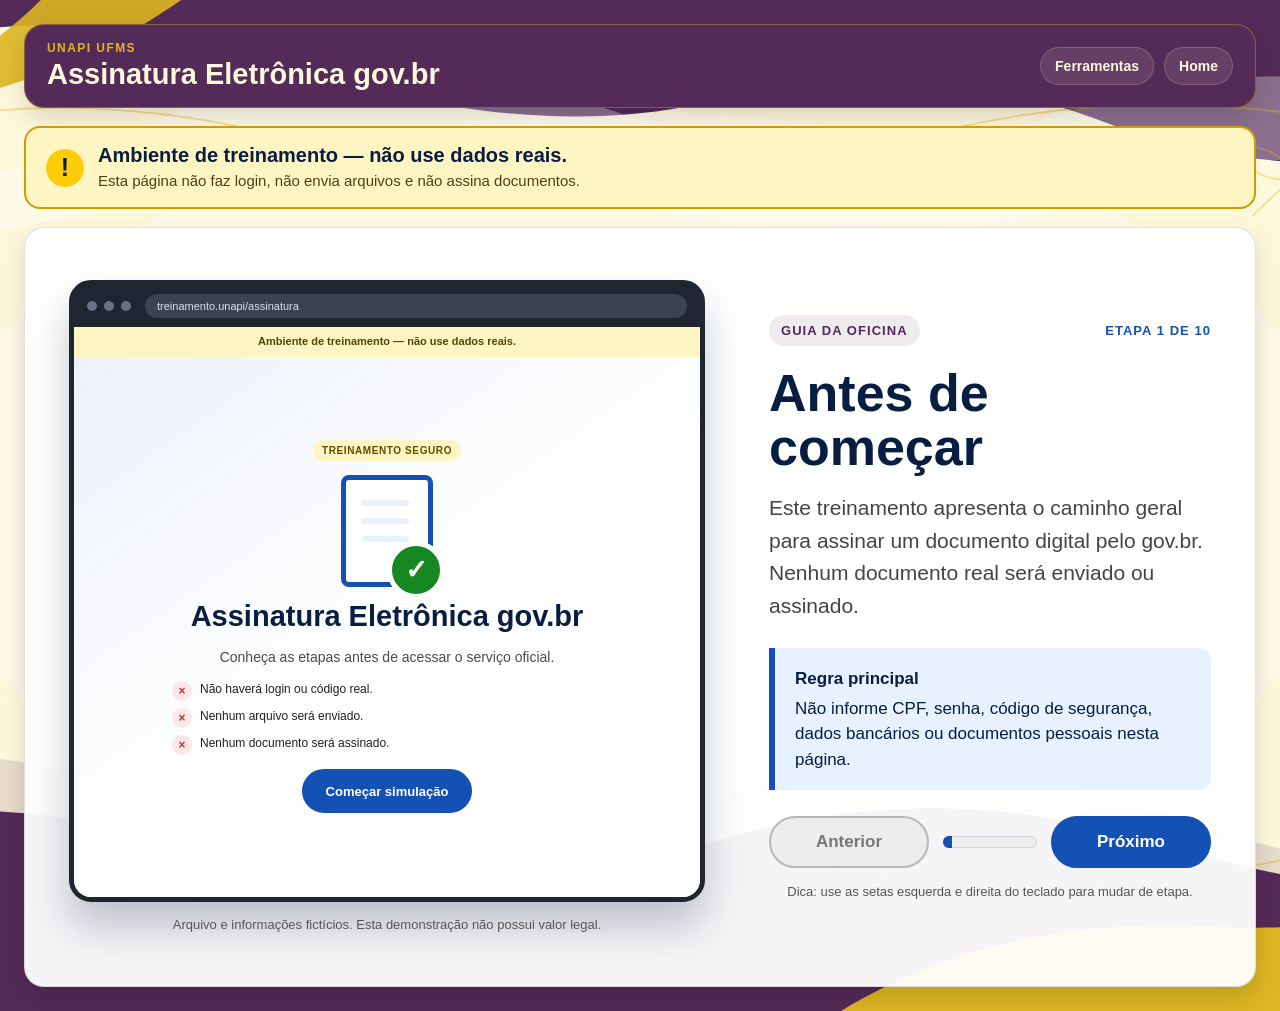
==== assinatura-eletronica/index.html @ 25e9cb33 "Adiciona treinamentos GOV.BR" ====
<!doctype html>
<html lang="pt-BR">
  <head>
    <meta charset="UTF-8" />
    <meta name="viewport" content="width=device-width, initial-scale=1.0" />
    <meta
      name="description"
      content="Simulação educativa da Assinatura Eletrônica gov.br para as oficinas de informática da UnAPI UFMS."
    />
    <title>Assinatura Eletrônica gov.br - Treinamento UnAPI</title>
    <link rel="stylesheet" href="../css/base.css" />
    <link rel="stylesheet" href="../css/assinatura-eletronica.css" />
  </head>
  <body class="signature-page">
    <a class="signature-skip-link" href="#simulador">Ir para a simulação</a>

    <main class="signature-shell">
      <header class="signature-topbar" aria-label="Cabeçalho do treinamento">
        <div class="signature-brand">
          <small>UNAPI UFMS</small>
          <strong>Assinatura Eletrônica gov.br</strong>
        </div>

        <nav class="signature-nav" aria-label="Navegação da página">
          <a href="../ferramentas/">Ferramentas</a>
          <a href="../">Home</a>
        </nav>
      </header>

      <aside class="signature-alert" role="note" aria-label="Aviso de segurança">
        <span class="signature-alert-mark" aria-hidden="true">!</span>
        <div>
          <strong>Ambiente de treinamento — não use dados reais.</strong>
          <p>Esta página não faz login, não envia arquivos e não assina documentos.</p>
        </div>
      </aside>

      <section id="simulador" class="signature-layout" aria-label="Simulador de assinatura eletrônica">
        <div class="signature-demo-column">
          <div class="signature-browser">
            <div class="browser-toolbar" aria-hidden="true">
              <span class="browser-dot"></span>
              <span class="browser-dot"></span>
              <span class="browser-dot"></span>
              <span class="browser-address">treinamento.unapi/assinatura</span>
            </div>
            <section
              id="signature-screen"
              class="signature-screen"
              aria-label="Tela simulada da assinatura eletrônica"
            ></section>
          </div>
          <p class="signature-caption">
            Arquivo e informações fictícios. Esta demonstração não possui valor legal.
          </p>
        </div>

        <aside class="signature-lesson" aria-labelledby="signature-step-title">
          <div class="signature-lesson-heading">
            <span class="signature-lesson-label">Guia da oficina</span>
            <span id="signature-step-counter" class="signature-step-counter" aria-live="polite"></span>
          </div>

          <h1 id="signature-step-title"></h1>
          <p id="signature-step-explanation" class="signature-step-explanation"></p>
          <div id="signature-step-tip" class="signature-step-tip"></div>

          <nav class="signature-controls" aria-label="Controles da simulação">
            <button type="button" id="signature-prev-step" class="signature-button secondary">
              Anterior
            </button>
            <div
              id="signature-progress"
              class="signature-progress"
              role="progressbar"
              aria-label="Progresso da simulação"
              aria-valuemin="1"
              aria-valuemax="10"
            ></div>
            <button type="button" id="signature-next-step" class="signature-button primary">
              Próximo
            </button>
          </nav>

          <p class="signature-keyboard-hint">
            Dica: use as setas esquerda e direita do teclado para mudar de etapa.
          </p>
        </aside>
      </section>
    </main>

    <script src="../js/assinatura-eletronica.js" defer></script>
  </body>
</html>
---- css/base.css ----
:root {
  --unapi-fundo: #fff8dc;
  --unapi-roxo: #542a58;
  --unapi-roxo-escuro: #3f1748;
  --unapi-roxo-livro: #7b2f88;
  --unapi-amarelo: #ddb622;
  --unapi-amarelo-hover: #e6c543;
  --unapi-card: #fff8dc;
  --unapi-texto-suave: rgba(84, 42, 88, 0.76);
  --unapi-sombra: 0 10px 26px rgba(0, 0, 0, 0.14);
  --unapi-borda: 20px;
  --unapi-fonte: "Segoe UI", Tahoma, Geneva, Verdana, sans-serif;
  --keyboard-scale: 1;
  --game-scale: 1;
}

* {
  box-sizing: border-box;
  margin: 0;
  padding: 0;
}

::selection {
  background: rgba(221, 182, 34, 0.55);
  color: var(--unapi-roxo-escuro);
}

::-moz-selection {
  background: rgba(221, 182, 34, 0.55);
  color: var(--unapi-roxo-escuro);
}

body {
  min-height: 100vh;
  background-color: var(--unapi-fundo);
  background-image: url("../img/background-unapi.svg");
  background-size: cover;
  background-position: center;
  background-repeat: no-repeat;
  color: var(--unapi-roxo);
  font-family: var(--unapi-fonte);
  overflow-x: hidden;
}

body.has-page-overlay::before {
  content: "";
  position: fixed;
  inset: 0;
  background: var(--page-overlay, rgba(255, 248, 220, 0.38));
  pointer-events: none;
  z-index: 0;
}

.portal-page,
.videos-page,
.keyboard-page {
  background-attachment: fixed;
}

.page-shell {
  position: relative;
  z-index: 1;
  width: min(100%, var(--shell-max-width, 1280px));
  min-height: 100vh;
  margin: 0 auto;
  padding: var(--shell-padding, 32px 20px);
  display: flex;
  flex-direction: column;
  gap: var(--shell-gap, 24px);
}

.topbar {
  width: 100%;
  display: flex;
  align-items: center;
  justify-content: space-between;
  gap: 18px;
  padding: 16px 22px;
  border-radius: var(--unapi-borda);
  background: rgba(84, 42, 88, 0.96);
  box-shadow: var(--unapi-sombra);
  border: 1px solid rgba(221, 182, 34, 0.35);
}

.brand {
  display: flex;
  flex-direction: column;
  gap: 3px;
}

.brand small {
  color: var(--unapi-amarelo);
  font-size: 12px;
  font-weight: 900;
  letter-spacing: 0.12em;
  text-transform: uppercase;
}

.brand strong {
  color: var(--unapi-fundo);
  font-size: clamp(20px, 2.8vw, 28px);
  line-height: 1.1;
}

.topnav {
  display: flex;
  align-items: center;
  gap: 10px;
  flex-wrap: wrap;
  justify-content: flex-end;
}

.topnav a {
  color: var(--unapi-fundo);
  text-decoration: none;
  font-size: 14px;
  font-weight: 800;
  padding: 9px 13px;
  border-radius: 999px;
  background: rgba(255, 248, 220, 0.1);
  border: 1px solid rgba(255, 248, 220, 0.16);
  transition: color 0.2s ease, background 0.2s ease, transform 0.2s ease;
}

.topnav a:hover {
  color: var(--unapi-roxo);
  background: var(--unapi-amarelo);
}

.topnav a:focus-visible,
.hub-card:focus-visible,
.tool-card:focus-visible,
.video-card:focus-visible,
.btn-home:focus-visible,
.btn-voltar-home:focus-visible,
button:focus-visible,
input:focus-visible {
  outline: 3px solid var(--unapi-amarelo);
  outline-offset: 4px;
}

.eyebrow,
.tag {
  display: inline-flex;
  width: fit-content;
  border-radius: 999px;
  font-size: 12px;
  font-weight: 900;
  text-transform: uppercase;
}

.eyebrow {
  padding: 8px 14px;
  background: rgba(221, 182, 34, 0.22);
  color: var(--unapi-roxo);
  letter-spacing: 0.1em;
  margin-bottom: 18px;
}

.tag {
  padding: 8px 12px;
  letter-spacing: 0.08em;
}

.btn-visual {
  position: relative;
  z-index: 1;
  display: inline-flex;
  width: fit-content;
  align-items: center;
  justify-content: center;
  background-color: var(--unapi-amarelo);
  color: var(--unapi-roxo);
  padding: 13px 22px;
  border-radius: 12px;
  font-weight: 900;
  font-size: 14px;
  text-transform: uppercase;
  letter-spacing: 0.06em;
  box-shadow: 0 7px 16px rgba(84, 42, 88, 0.15);
  transition: background-color 0.2s ease, transform 0.2s ease;
}

.institutional-footer {
  width: 100%;
  padding: 18px 22px;
  border-radius: var(--unapi-borda);
  background: rgba(255, 248, 220, 0.94);
  border: 1px solid rgba(84, 42, 88, 0.16);
  box-shadow: var(--unapi-sombra);
  display: flex;
  flex-direction: column;
  align-items: center;
  gap: 12px;
}

.logos-footer {
  width: 100%;
  display: flex;
  align-items: center;
  justify-content: center;
  gap: clamp(14px, 2.3vw, 28px);
  flex-wrap: wrap;
}

.logos-footer img {
  max-height: 44px;
  max-width: 150px;
  width: auto;
  object-fit: contain;
  filter: drop-shadow(0 2px 3px rgba(0, 0, 0, 0.08));
}

.logos-footer img.logo-gov {
  max-height: 38px;
  max-width: 170px;
}

.logos-footer img.logo-unapi,
.logos-footer img.logo-pet-computacao {
  max-height: 50px;
}

.footer-note {
  color: var(--unapi-texto-suave);
  font-size: 14px;
  text-align: center;
}

.tool-page {
  display: flex;
  flex-direction: column;
  justify-content: center;
  align-items: center;
  padding: 20px;
  overflow-y: auto;
}

.btn-voltar-home {
  position: fixed;
  top: 18px;
  left: 18px;
  z-index: 999;
  display: inline-flex;
  align-items: center;
  justify-content: center;
  gap: 8px;
  padding: 10px 16px;
  border-radius: 12px;
  background: var(--unapi-roxo);
  color: var(--unapi-fundo);
  text-decoration: none;
  font-family: var(--unapi-fonte);
  font-size: 15px;
  font-weight: 800;
  box-shadow: var(--unapi-sombra);
  border: 1px solid rgba(221, 182, 34, 0.45);
  transition: transform 0.2s ease, background-color 0.2s ease, color 0.2s ease;
}

.btn-voltar-home:hover {
  background: #6b3b6f;
  color: var(--unapi-amarelo);
  transform: translateY(-2px);
}

.tool-page .logos-footer {
  width: min(100%, 1100px);
  gap: clamp(14px, 2vw, 28px);
  padding: 12px 18px;
  margin-top: 12px;
  background: rgba(255, 248, 220, 0.86);
  border: 1px solid rgba(84, 42, 88, 0.16);
  border-radius: 16px;
  box-shadow: 0 6px 18px rgba(0, 0, 0, 0.08);
  z-index: 60;
  position: relative;
}

.tool-page .logos-footer img {
  max-height: clamp(28px, 4vh, 44px);
}

@media (max-width: 900px) {
  .topbar {
    align-items: flex-start;
    flex-direction: column;
  }

  .topnav {
    justify-content: flex-start;
  }
}

@media (max-width: 720px) {
  .portal-page,
  .videos-page,
  .keyboard-page {
    background-attachment: scroll;
  }

  .institutional-footer {
    padding: 16px 14px;
    gap: 10px;
  }

  .logos-footer {
    gap: 12px 16px;
  }

  .logos-footer img {
    max-height: 34px;
    max-width: 118px;
  }

  .logos-footer img.logo-gov {
    max-height: 30px;
  }

  .btn-voltar-home {
    top: 10px;
    left: 10px;
    padding: 8px 12px;
    font-size: 13px;
  }
}
---- css/assinatura-eletronica.css ----
.signature-page {
  --sign-blue: #1351b4;
  --sign-blue-dark: #071d41;
  --sign-blue-soft: #e8f1ff;
  --sign-yellow: #ffcd07;
  --sign-yellow-soft: #fff5c2;
  --sign-green: #168821;
  --sign-green-soft: #e7f4e4;
  --sign-red: #b73535;
  --sign-gray-5: #f7f7f7;
  --sign-gray-10: #ededed;
  --sign-gray-20: #d9d9d9;
  --sign-gray-40: #999999;
  --sign-gray-60: #555555;
  --sign-text: #202020;
  min-height: 100vh;
  background-color: var(--unapi-fundo);
  color: var(--sign-text);
  font-family: Arial, "Segoe UI", sans-serif;
}

.signature-page button,
.signature-page a {
  font-family: inherit;
}

.signature-skip-link {
  position: absolute;
  top: -100px;
  left: 50%;
  z-index: 1000;
  padding: 10px 16px;
  border-radius: 8px;
  background: var(--sign-blue-dark);
  color: #ffffff;
  font-weight: 800;
  text-decoration: none;
  transform: translateX(-50%);
  transition: top 0.2s ease;
}

.signature-skip-link:focus {
  top: 8px;
}

.signature-shell {
  width: min(100%, 1380px);
  min-height: 100vh;
  margin: 0 auto;
  padding: 24px;
}

.signature-topbar {
  display: flex;
  align-items: center;
  justify-content: space-between;
  gap: 20px;
  padding: 16px 22px;
  border: 1px solid rgba(221, 182, 34, 0.38);
  border-radius: var(--unapi-borda);
  background: var(--unapi-roxo);
  box-shadow: var(--unapi-sombra);
}

.signature-brand {
  display: flex;
  flex-direction: column;
  gap: 3px;
}

.signature-brand small {
  color: var(--unapi-amarelo);
  font-size: 12px;
  font-weight: 900;
  letter-spacing: 0.12em;
  text-transform: uppercase;
}

.signature-brand strong {
  color: var(--unapi-fundo);
  font-size: clamp(21px, 3vw, 29px);
}

.signature-nav {
  display: flex;
  gap: 10px;
  flex-wrap: wrap;
}

.signature-nav a {
  padding: 10px 14px;
  border: 1px solid rgba(255, 248, 220, 0.18);
  border-radius: 999px;
  background: rgba(255, 248, 220, 0.1);
  color: var(--unapi-fundo);
  font-size: 14px;
  font-weight: 800;
  text-decoration: none;
  transition: background-color 0.2s ease, color 0.2s ease;
}

.signature-nav a:hover {
  background: var(--unapi-amarelo);
  color: var(--unapi-roxo);
}

.signature-alert {
  display: flex;
  align-items: center;
  gap: 14px;
  margin: 18px 0;
  padding: 16px 20px;
  border: 2px solid #d29b00;
  border-radius: 16px;
  background: var(--sign-yellow-soft);
  color: var(--sign-blue-dark);
}

.signature-alert-mark {
  flex: 0 0 auto;
  display: grid;
  place-items: center;
  width: 38px;
  height: 38px;
  border-radius: 50%;
  background: var(--sign-yellow);
  font-size: 25px;
  font-weight: 900;
}

.signature-alert strong {
  display: block;
  margin-bottom: 3px;
  font-size: clamp(17px, 2vw, 20px);
}

.signature-alert p {
  color: #4d420e;
  font-size: 15px;
  line-height: 1.4;
}

.signature-layout {
  display: grid;
  grid-template-columns: minmax(500px, 1.18fr) minmax(360px, 0.82fr);
  align-items: center;
  gap: clamp(30px, 5vw, 68px);
  min-height: 760px;
  padding: clamp(22px, 4vw, 44px);
  border: 1px solid rgba(84, 42, 88, 0.16);
  border-radius: var(--unapi-borda);
  background: rgba(255, 255, 255, 0.95);
  box-shadow: var(--unapi-sombra);
}

.signature-demo-column {
  display: grid;
  justify-items: center;
  gap: 14px;
}

.signature-browser {
  width: 100%;
  min-height: 620px;
  border: 5px solid #202631;
  border-radius: 22px;
  background: #202631;
  box-shadow: 0 24px 42px rgba(7, 29, 65, 0.24);
  overflow: hidden;
}

.browser-toolbar {
  height: 42px;
  display: flex;
  align-items: center;
  gap: 7px;
  padding: 0 13px;
  background: #202631;
}

.browser-dot {
  width: 10px;
  height: 10px;
  border-radius: 50%;
  background: #687283;
}

.browser-address {
  flex: 1;
  min-width: 0;
  margin-left: 7px;
  padding: 6px 12px;
  border-radius: 999px;
  background: #3b4350;
  color: #dbe3ee;
  font-size: 11px;
  overflow: hidden;
  text-overflow: ellipsis;
  white-space: nowrap;
}

.signature-screen {
  height: 570px;
  background: #ffffff;
  overflow: hidden;
}

.signature-caption {
  max-width: 620px;
  color: var(--sign-gray-60);
  font-size: 13px;
  line-height: 1.4;
  text-align: center;
}

.signature-lesson {
  align-self: center;
}

.signature-lesson-heading {
  display: flex;
  align-items: center;
  justify-content: space-between;
  gap: 16px;
  margin-bottom: 20px;
}

.signature-lesson-label,
.signature-step-counter {
  font-size: 13px;
  font-weight: 900;
  letter-spacing: 0.08em;
  text-transform: uppercase;
}

.signature-lesson-label {
  padding: 8px 12px;
  border-radius: 999px;
  background: rgba(84, 42, 88, 0.09);
  color: var(--unapi-roxo);
}

.signature-step-counter {
  color: var(--sign-blue);
}

.signature-lesson h1 {
  max-width: 600px;
  margin-bottom: 18px;
  color: var(--sign-blue-dark);
  font-size: clamp(32px, 4.3vw, 52px);
  line-height: 1.04;
}

.signature-lesson h1:focus {
  outline: none;
}

.signature-step-explanation {
  max-width: 610px;
  color: #444444;
  font-size: clamp(18px, 2vw, 21px);
  line-height: 1.55;
}

.signature-step-tip {
  min-height: 94px;
  margin: 26px 0;
  padding: 18px 20px;
  border-left: 6px solid var(--sign-blue);
  border-radius: 0 12px 12px 0;
  background: var(--sign-blue-soft);
  color: var(--sign-blue-dark);
  font-size: 17px;
  line-height: 1.5;
}

.signature-step-tip strong {
  display: block;
  margin-bottom: 4px;
}

.signature-controls {
  display: grid;
  grid-template-columns: minmax(120px, 160px) 1fr minmax(120px, 160px);
  align-items: center;
  gap: 14px;
}

.signature-button {
  min-height: 52px;
  padding: 0 20px;
  border: 2px solid var(--sign-blue);
  border-radius: 999px;
  font-size: 17px;
  font-weight: 800;
  cursor: pointer;
  transition: background-color 0.2s ease, color 0.2s ease, transform 0.2s ease;
}

.signature-button:hover:not(:disabled) {
  transform: translateY(-2px);
}

.signature-button.primary {
  background: var(--sign-blue);
  color: #ffffff;
}

.signature-button.primary:hover {
  background: var(--sign-blue-dark);
}

.signature-button.secondary {
  background: #ffffff;
  color: var(--sign-blue);
}

.signature-button.secondary:hover:not(:disabled) {
  background: var(--sign-blue-soft);
}

.signature-button:disabled {
  border-color: #b8b8b8;
  background: var(--sign-gray-10);
  color: #777777;
  cursor: not-allowed;
}

.signature-progress {
  height: 12px;
  border-radius: 999px;
  background:
    linear-gradient(
      to right,
      var(--sign-blue) 0,
      var(--sign-blue) var(--progress, 10%),
      var(--sign-gray-10) var(--progress, 10%),
      var(--sign-gray-10) 100%
    );
  box-shadow: inset 0 0 0 1px rgba(7, 29, 65, 0.12);
}

.signature-keyboard-hint {
  margin-top: 16px;
  color: var(--sign-gray-60);
  font-size: 13px;
  text-align: center;
}

.signature-page a:focus-visible,
.signature-page button:focus-visible {
  outline: 4px solid var(--unapi-amarelo);
  outline-offset: 4px;
}

/* Estrutura interna do mockup */
.sign-view {
  position: relative;
  height: 100%;
  display: flex;
  flex-direction: column;
  background: var(--sign-gray-5);
  color: var(--sign-text);
}

.sign-training-bar {
  flex: 0 0 auto;
  padding: 8px 12px;
  background: var(--sign-yellow-soft);
  color: #544600;
  font-size: 11px;
  font-weight: 800;
  line-height: 1.25;
  text-align: center;
}

.sign-header {
  flex: 0 0 auto;
  min-height: 58px;
  display: flex;
  align-items: center;
  justify-content: space-between;
  gap: 12px;
  padding: 12px 18px;
  border-bottom: 1px solid #dddddd;
  background: #ffffff;
}

.sign-logo {
  display: inline-flex;
  align-items: baseline;
  font-size: 25px;
  font-weight: 900;
  letter-spacing: -0.06em;
}

.sign-logo .blue {
  color: #1351b4;
}

.sign-logo .yellow {
  color: #e8b800;
}

.sign-logo .green {
  color: #168821;
}

.sign-chip {
  display: inline-flex;
  width: fit-content;
  padding: 5px 9px;
  border-radius: 999px;
  background: var(--sign-yellow-soft);
  color: #5d4c00;
  font-size: 10px;
  font-weight: 900;
  letter-spacing: 0.06em;
  text-transform: uppercase;
}

.sign-content {
  flex: 1 1 auto;
  min-height: 0;
  padding: 20px;
  overflow: auto;
}

.sign-action {
  min-height: 44px;
  padding: 0 22px;
  border: 2px solid var(--sign-blue);
  border-radius: 999px;
  background: var(--sign-blue);
  color: #ffffff;
  font-size: 13px;
  font-weight: 900;
  cursor: pointer;
}

.sign-action.outline {
  background: #ffffff;
  color: var(--sign-blue);
}

.sign-action.success {
  border-color: var(--sign-green);
  background: var(--sign-green);
}

.sign-action:focus-visible {
  outline-offset: 2px;
}

.sign-stepper {
  flex: 0 0 auto;
  display: grid;
  grid-template-columns: repeat(3, 1fr);
  padding: 14px 18px 12px;
  border-bottom: 1px solid var(--sign-gray-20);
  background: #ffffff;
}

.sign-stepper-item {
  position: relative;
  display: grid;
  justify-items: center;
  gap: 5px;
  color: #999999;
  font-size: 10px;
  text-align: center;
}

.sign-stepper-item:not(:last-child)::after {
  content: "";
  position: absolute;
  top: 12px;
  left: 58%;
  width: 84%;
  height: 2px;
  background: #dddddd;
}

.sign-stepper-item strong {
  position: relative;
  z-index: 1;
  display: grid;
  place-items: center;
  width: 25px;
  height: 25px;
  border: 2px solid #cccccc;
  border-radius: 50%;
  background: #ffffff;
  font-size: 11px;
}

.sign-stepper-item.active {
  color: var(--sign-blue-dark);
  font-weight: 800;
}

.sign-stepper-item.active strong,
.sign-stepper-item.done strong {
  border-color: var(--sign-blue-dark);
  background: var(--sign-blue-dark);
  color: #ffffff;
}

.sign-stepper-item.done::after {
  background: var(--sign-blue);
}

/* Tela 0 */
.sign-welcome {
  background:
    linear-gradient(145deg, rgba(19, 81, 180, 0.08), transparent 55%),
    #ffffff;
}

.sign-welcome-content {
  flex: 1 1 auto;
  display: grid;
  align-content: center;
  justify-items: center;
  gap: 14px;
  padding: 30px;
  text-align: center;
}

.sign-document-mark {
  position: relative;
  width: 92px;
  height: 112px;
  border: 5px solid var(--sign-blue);
  border-radius: 8px;
  background: #ffffff;
}

.sign-document-mark::before {
  content: "";
  position: absolute;
  top: 20px;
  left: 15px;
  width: 48px;
  height: 6px;
  border-radius: 999px;
  background: var(--sign-blue-soft);
  box-shadow: 0 18px 0 var(--sign-blue-soft), 0 36px 0 var(--sign-blue-soft);
}

.sign-document-mark::after {
  content: "✓";
  position: absolute;
  right: -17px;
  bottom: -17px;
  display: grid;
  place-items: center;
  width: 48px;
  height: 48px;
  border: 5px solid #ffffff;
  border-radius: 50%;
  background: var(--sign-green);
  color: #ffffff;
  font-size: 27px;
  font-weight: 900;
}

.sign-welcome h2 {
  color: var(--sign-blue-dark);
  font-size: 29px;
  line-height: 1.08;
}

.sign-welcome p {
  max-width: 420px;
  color: #4b4b4b;
  font-size: 14px;
  line-height: 1.45;
}

.sign-warning-list {
  width: min(100%, 430px);
  display: grid;
  gap: 7px;
  text-align: left;
  list-style: none;
}

.sign-warning-list li {
  display: flex;
  align-items: flex-start;
  gap: 8px;
  font-size: 12px;
  line-height: 1.35;
}

.sign-warning-list li::before {
  content: "×";
  flex: 0 0 auto;
  display: grid;
  place-items: center;
  width: 20px;
  height: 20px;
  border-radius: 50%;
  background: #fbe7e7;
  color: var(--sign-red);
  font-weight: 900;
}

/* Tela 1 */
.level-stage {
  display: grid;
  place-items: center;
  padding: 18px;
  background: #e8edf4;
}

.level-phone {
  width: min(100%, 310px);
  height: 100%;
  display: flex;
  flex-direction: column;
  border: 4px solid #202631;
  border-radius: 28px;
  background: #ffffff;
  overflow: hidden;
  box-shadow: 0 14px 28px rgba(7, 29, 65, 0.2);
}

.level-phone-header {
  padding: 12px 16px;
  border-bottom: 1px solid #dddddd;
  background: #ffffff;
}

.level-phone-title {
  padding: 14px 16px;
  background: var(--sign-blue-dark);
  color: #ffffff;
  font-size: 15px;
}

.level-phone-content {
  flex: 1;
  padding: 18px;
}

.level-phone-content h2 {
  margin-bottom: 7px;
  color: var(--sign-blue-dark);
  font-size: 19px;
}

.level-phone-content > p {
  margin-bottom: 14px;
  color: #555555;
  font-size: 12px;
  line-height: 1.4;
}

.level-card {
  display: grid;
  grid-template-columns: 52px 1fr;
  gap: 12px;
  margin-bottom: 10px;
  padding: 13px;
  border: 1px solid #dddddd;
  border-radius: 10px;
  background: #ffffff;
}

.level-medal {
  display: grid;
  place-items: center;
  width: 52px;
  height: 52px;
  border-radius: 50%;
  font-size: 23px;
  font-weight: 900;
}

.level-card.bronze .level-medal {
  background: #f0e1d3;
  color: #8b5228;
}

.level-card.allowed {
  border-color: #d4b000;
  background: #fffbdf;
}

.level-card.allowed .level-medal {
  background: var(--sign-yellow);
  color: #5b4b00;
}

.level-card h3 {
  margin-bottom: 3px;
  font-size: 14px;
}

.level-card p {
  color: #555555;
  font-size: 11px;
  line-height: 1.35;
}

.level-phone .sign-action {
  width: 100%;
  margin-top: 6px;
}

/* Tela 2 */
.portal-entry {
  background:
    linear-gradient(120deg, #eef5ff, #ffffff 58%),
    #ffffff;
}

.portal-entry .sign-content {
  display: grid;
  align-content: center;
  justify-items: center;
  text-align: center;
}

.portal-lock {
  display: grid;
  place-items: center;
  width: 82px;
  height: 82px;
  margin-bottom: 18px;
  border-radius: 50%;
  background: var(--sign-blue-soft);
  color: var(--sign-blue);
  font-size: 38px;
  font-weight: 900;
}

.portal-entry h2 {
  margin-bottom: 7px;
  color: var(--sign-blue-dark);
  font-size: 27px;
}

.portal-entry p {
  max-width: 430px;
  margin-bottom: 20px;
  color: #555555;
  font-size: 14px;
  line-height: 1.45;
}

/* Telas 3 e 4 */
.document-page-title {
  margin-bottom: 14px;
  color: var(--sign-blue-dark);
  font-size: 23px;
}

.upload-box {
  min-height: 270px;
  display: grid;
  place-items: center;
  align-content: center;
  gap: 12px;
  padding: 24px;
  border: 3px dashed #9cbce8;
  border-radius: 14px;
  background: #ffffff;
  text-align: center;
}

.upload-icon {
  display: grid;
  place-items: center;
  width: 76px;
  height: 76px;
  border-radius: 18px;
  background: var(--sign-blue-soft);
  color: var(--sign-blue);
  font-size: 35px;
  font-weight: 900;
}

.upload-box h3 {
  color: var(--sign-blue-dark);
  font-size: 18px;
}

.upload-box p {
  color: #666666;
  font-size: 12px;
}

.fake-file-card {
  display: grid;
  grid-template-columns: 58px 1fr auto;
  align-items: center;
  gap: 15px;
  padding: 18px;
  border: 1px solid #c8d8ed;
  border-radius: 14px;
  background: #ffffff;
  box-shadow: 0 5px 14px rgba(7, 29, 65, 0.08);
}

.fake-file-icon {
  display: grid;
  place-items: center;
  width: 58px;
  height: 68px;
  border-radius: 7px;
  background: #e8f1ff;
  color: var(--sign-blue);
  font-size: 16px;
  font-weight: 900;
}

.fake-file-card h3 {
  margin-bottom: 5px;
  color: var(--sign-blue-dark);
  font-size: 16px;
  overflow-wrap: anywhere;
}

.fake-file-card p {
  color: var(--sign-green);
  font-size: 12px;
  font-weight: 800;
}

.fake-file-check {
  display: grid;
  place-items: center;
  width: 38px;
  height: 38px;
  border-radius: 50%;
  background: var(--sign-green-soft);
  color: var(--sign-green);
  font-size: 22px;
  font-weight: 900;
}

.file-confirm-actions {
  display: flex;
  justify-content: flex-end;
  margin-top: 18px;
}

/* Telas 5 e 8 */
.document-viewer {
  flex: 1 1 auto;
  min-height: 0;
  display: flex;
  flex-direction: column;
  background: #30343a;
}

.viewer-toolbar {
  flex: 0 0 auto;
  min-height: 38px;
  display: flex;
  align-items: center;
  justify-content: space-between;
  padding: 0 14px;
  background: #20242a;
  color: #eeeeee;
  font-size: 11px;
}

.viewer-body {
  flex: 1 1 auto;
  min-height: 0;
  display: grid;
  place-items: center;
  padding: 16px;
  overflow: auto;
}

.training-document {
  position: relative;
  width: min(72%, 390px);
  aspect-ratio: 0.72;
  padding: 26px 28px;
  background: #ffffff;
  color: #333333;
  box-shadow: 0 8px 24px rgba(0, 0, 0, 0.3);
}

.training-document h3 {
  margin-bottom: 7px;
  color: var(--sign-blue-dark);
  font-size: 17px;
  text-align: center;
}

.no-legal-value {
  margin-bottom: 22px;
  color: var(--sign-red);
  font-size: 11px;
  font-weight: 900;
  text-align: center;
  text-transform: uppercase;
}

.document-lines {
  height: 52%;
  background:
    repeating-linear-gradient(
      to bottom,
      #e5e8ec 0,
      #e5e8ec 3px,
      transparent 3px,
      transparent 18px
    );
}

.document-note {
  position: absolute;
  left: 28px;
  right: 28px;
  bottom: 24px;
  padding-top: 12px;
  border-top: 1px solid #cccccc;
  color: #777777;
  font-size: 9px;
  text-align: center;
}

.signature-position {
  position: absolute;
  width: 142px;
  min-height: 58px;
  display: grid;
  place-items: center;
  padding: 6px;
  border: 2px dashed #e67e22;
  background: #fff9eb;
  color: #7a4308;
  font-size: 10px;
  font-weight: 800;
  line-height: 1.25;
  text-align: center;
  cursor: pointer;
}

.signature-position.top {
  top: 32%;
  right: 9%;
}

.signature-position.middle {
  top: 54%;
  left: 10%;
}

.signature-position.bottom {
  right: 10%;
  bottom: 13%;
}

.signature-position:not(.selected) {
  width: 34px;
  height: 34px;
  min-height: 34px;
  padding: 0;
  border-radius: 50%;
  color: transparent;
  opacity: 0.7;
  overflow: hidden;
}

.signature-position:not(.selected)::after {
  content: "+";
  color: #7a4308;
  font-size: 19px;
}

.signature-position.selected {
  box-shadow: 0 0 0 4px rgba(255, 205, 7, 0.34);
}

.viewer-actions {
  flex: 0 0 auto;
  display: flex;
  justify-content: space-between;
  gap: 12px;
  padding: 12px 16px;
  background: #ffffff;
}

.signed-stamp {
  position: absolute;
  right: 10%;
  bottom: 13%;
  width: 154px;
  padding: 8px;
  border-top: 2px solid var(--sign-blue);
  border-bottom: 1px solid #777777;
  background: #ffffff;
  color: var(--sign-blue-dark);
  font-size: 9px;
  line-height: 1.3;
  text-align: center;
}

.signed-stamp strong {
  display: block;
  color: var(--sign-blue);
  font-size: 13px;
}

.download-notice {
  display: none;
  padding: 10px 14px;
  background: var(--sign-green-soft);
  color: #0e5b17;
  font-size: 12px;
  font-weight: 800;
  line-height: 1.35;
  text-align: center;
}

.download-notice.visible {
  display: block;
}

/* Tela 6 */
.provider-stage {
  position: relative;
}

.provider-stage::after {
  content: "";
  position: absolute;
  inset: 0;
  z-index: 2;
  background: rgba(0, 0, 0, 0.58);
}

.provider-modal {
  position: absolute;
  top: 50%;
  left: 50%;
  z-index: 3;
  width: min(86%, 480px);
  padding: 22px;
  border-radius: 12px;
  background: #ffffff;
  transform: translate(-50%, -50%);
  box-shadow: 0 18px 44px rgba(0, 0, 0, 0.35);
}

.provider-modal-header {
  display: flex;
  align-items: center;
  gap: 13px;
  padding-bottom: 14px;
  border-bottom: 1px solid #dddddd;
}

.provider-modal-header h2 {
  color: var(--sign-blue-dark);
  font-size: 20px;
}

.provider-modal > p {
  margin: 18px 0 12px;
  color: #555555;
  font-size: 13px;
}

.provider-option {
  width: 100%;
  display: grid;
  grid-template-columns: 58px 1fr auto;
  align-items: center;
  gap: 12px;
  padding: 15px;
  border: 2px solid #c7d8ee;
  border-radius: 10px;
  background: #ffffff;
  color: var(--sign-text);
  text-align: left;
  cursor: pointer;
}

.provider-option:hover {
  border-color: var(--sign-blue);
  background: var(--sign-blue-soft);
}

.provider-option h3 {
  margin-bottom: 3px;
  color: var(--sign-blue-dark);
  font-size: 15px;
}

.provider-option p {
  color: #666666;
  font-size: 11px;
  line-height: 1.35;
}

.provider-arrow {
  color: var(--sign-blue);
  font-size: 24px;
}

/* Tela 7 */
.code-stage .sign-content {
  display: grid;
  align-content: center;
  justify-items: center;
}

.code-card {
  width: min(100%, 460px);
  padding: 24px;
  border: 1px solid #c8d8ed;
  border-radius: 14px;
  background: #ffffff;
  box-shadow: 0 8px 20px rgba(7, 29, 65, 0.09);
}

.code-card h2 {
  margin-bottom: 8px;
  color: var(--sign-blue-dark);
  font-size: 22px;
}

.code-card > p {
  margin-bottom: 16px;
  color: #555555;
  font-size: 13px;
  line-height: 1.45;
}

.fake-code-label {
  display: block;
  margin-bottom: 6px;
  color: #333333;
  font-size: 12px;
  font-weight: 800;
}

.fake-code {
  padding: 13px;
  border: 2px solid var(--sign-blue);
  border-radius: 8px;
  background: var(--sign-yellow-soft);
  color: var(--sign-blue-dark);
  font-family: "Courier New", monospace;
  font-size: 26px;
  font-weight: 900;
  letter-spacing: 0.28em;
  text-align: center;
}

.code-alert {
  margin: 14px 0;
  padding: 12px;
  border-left: 5px solid var(--sign-yellow);
  background: #fff9df;
  color: #554800;
  font-size: 12px;
  line-height: 1.4;
}

.code-card .sign-action {
  width: 100%;
}

/* Tela 9 */
.security-stage {
  background:
    linear-gradient(145deg, rgba(19, 81, 180, 0.08), transparent 55%),
    #ffffff;
}

.security-stage .sign-content {
  display: grid;
  align-content: center;
}

.security-stage h2 {
  margin: 13px 0 7px;
  color: var(--sign-blue-dark);
  font-size: 27px;
}

.security-stage > .sign-content > p {
  margin-bottom: 16px;
  color: #555555;
  font-size: 13px;
}

.signature-security-list {
  display: grid;
  gap: 9px;
  margin-bottom: 17px;
  list-style: none;
}

.signature-security-list li {
  display: grid;
  grid-template-columns: 29px 1fr;
  align-items: center;
  gap: 10px;
  font-size: 12px;
  line-height: 1.35;
}

.signature-security-list li::before {
  content: "✓";
  display: grid;
  place-items: center;
  width: 29px;
  height: 29px;
  border-radius: 50%;
  background: var(--sign-green-soft);
  color: var(--sign-green);
  font-weight: 900;
}

.signature-owner-reminder {
  margin-bottom: 17px;
  padding: 13px;
  border-radius: 10px;
  background: var(--sign-blue-soft);
  color: var(--sign-blue-dark);
  font-size: 13px;
  font-weight: 800;
  line-height: 1.4;
}

@media (max-width: 1050px) {
  .signature-layout {
    grid-template-columns: 1fr;
  }

  .signature-demo-column,
  .signature-lesson {
    width: min(100%, 760px);
    margin: 0 auto;
  }
}

@media (max-width: 650px) {
  .signature-shell {
    padding: 12px;
  }

  .signature-topbar {
    align-items: flex-start;
    flex-direction: column;
    padding: 16px;
    border-radius: 16px;
  }

  .signature-alert {
    align-items: flex-start;
    padding: 14px;
  }

  .signature-layout {
    gap: 28px;
    min-height: 0;
    padding: 16px 12px 24px;
    border-radius: 16px;
  }

  .signature-browser {
    min-height: 530px;
    border-width: 4px;
    border-radius: 18px;
  }

  .signature-screen {
    height: 490px;
  }

  .browser-toolbar {
    height: 36px;
  }

  .signature-lesson-heading {
    align-items: flex-start;
    flex-direction: column;
    gap: 10px;
  }

  .signature-lesson h1 {
    font-size: clamp(30px, 10vw, 42px);
  }

  .signature-controls {
    grid-template-columns: 1fr 1fr;
  }

  .signature-progress {
    grid-column: 1 / -1;
    grid-row: 1;
  }

  .signature-button {
    grid-row: 2;
    min-height: 54px;
    padding-inline: 14px;
  }

  .signature-keyboard-hint {
    display: none;
  }

  .sign-content {
    padding: 14px;
  }

  .training-document {
    width: min(88%, 340px);
    padding: 20px;
  }

  .signature-position {
    width: 116px;
    font-size: 9px;
  }

  .viewer-actions {
    align-items: stretch;
    flex-direction: column;
  }

  .viewer-actions .sign-action {
    width: 100%;
  }

  .provider-modal {
    width: 92%;
    padding: 16px;
  }

  .provider-option {
    grid-template-columns: 48px 1fr;
  }

  .provider-arrow {
    display: none;
  }

  .fake-file-card {
    grid-template-columns: 50px 1fr;
  }

  .fake-file-check {
    display: none;
  }
}

@media (prefers-reduced-motion: reduce) {
  *,
  *::before,
  *::after {
    scroll-behavior: auto !important;
    animation-duration: 0.01ms !important;
    animation-iteration-count: 1 !important;
    transition-duration: 0.01ms !important;
  }
}
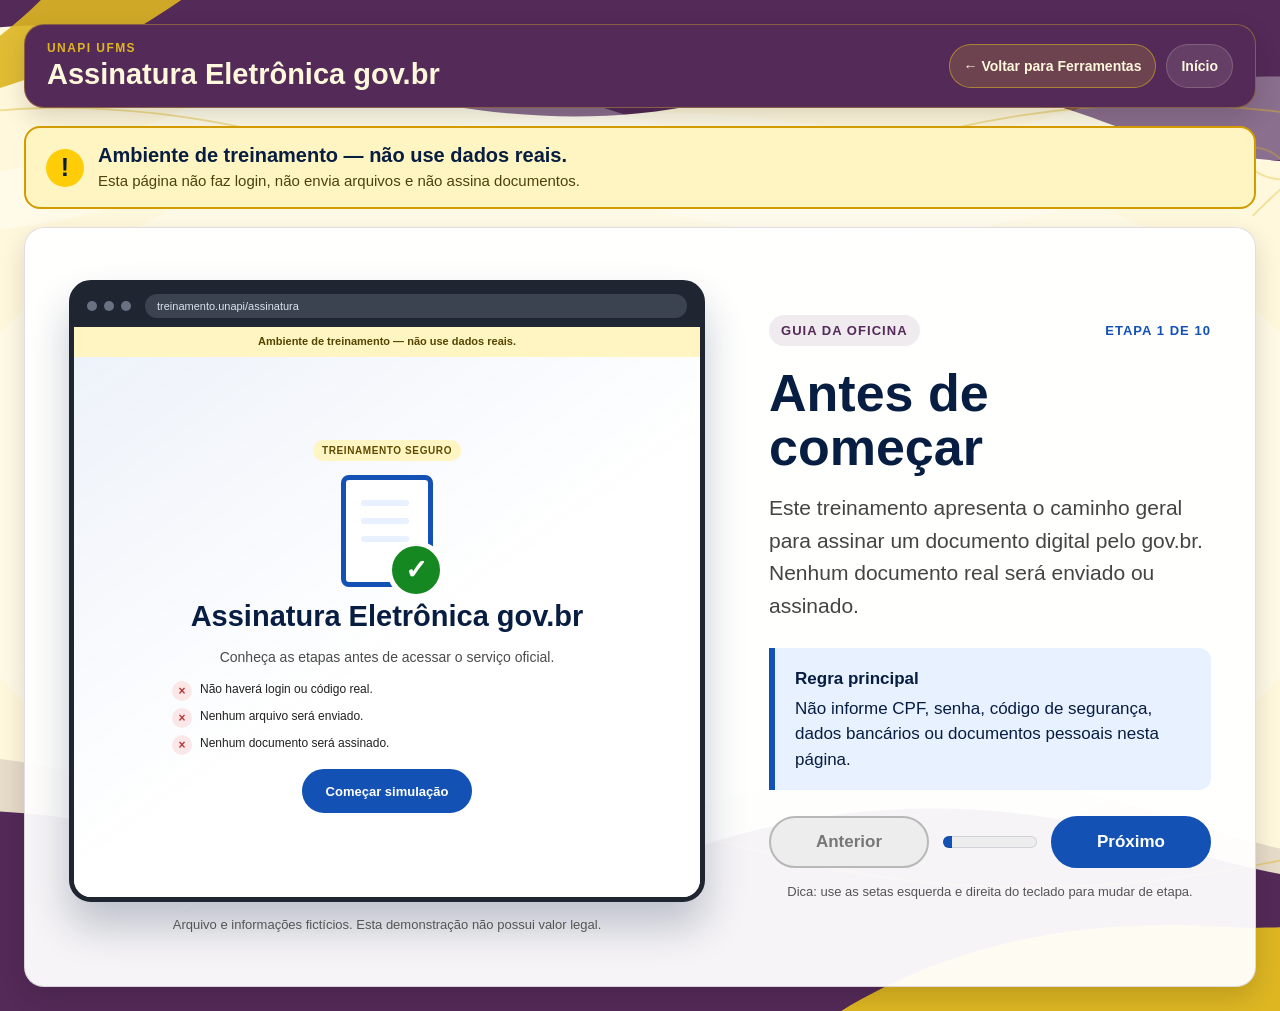
==== commit c3b31dd1: "Renova navegação e linguagem visual do Portal UnAPI Reorganiza a navegação, integra a identidade vis" ====
--- a/assinatura-eletronica/index.html
+++ b/assinatura-eletronica/index.html
@@ -8,6 +8,7 @@
       content="Simulação educativa da Assinatura Eletrônica gov.br para as oficinas de informática da UnAPI UFMS."
     />
     <title>Assinatura Eletrônica gov.br - Treinamento UnAPI</title>
+    <link rel="icon" href="../img/favicon.svg" type="image/svg+xml" />
     <link rel="stylesheet" href="../css/base.css" />
     <link rel="stylesheet" href="../css/assinatura-eletronica.css" />
   </head>
@@ -22,8 +23,8 @@
         </div>
 
         <nav class="signature-nav" aria-label="Navegação da página">
-          <a href="../ferramentas/">Ferramentas</a>
-          <a href="../">Home</a>
+          <a class="nav-back" href="../ferramentas/">← Voltar para Ferramentas</a>
+          <a href="../">Início</a>
         </nav>
       </header>
 
--- a/css/base.css
+++ b/css/base.css
@@ -88,6 +88,29 @@
   gap: 3px;
 }
 
+.brand-with-mark {
+  flex-direction: row;
+  align-items: center;
+  gap: 13px;
+}
+
+.brand-mark {
+  width: 58px;
+  height: 58px;
+  flex: 0 0 auto;
+  padding: 5px;
+  border-radius: 14px;
+  background: rgba(255, 248, 220, 0.96);
+  object-fit: contain;
+}
+
+.brand-copy {
+  min-width: 0;
+  display: flex;
+  flex-direction: column;
+  gap: 3px;
+}
+
 .brand small {
   color: var(--unapi-amarelo);
   font-size: 12px;
@@ -111,6 +134,10 @@
 }
 
 .topnav a {
+  min-height: 44px;
+  display: inline-flex;
+  align-items: center;
+  justify-content: center;
   color: var(--unapi-fundo);
   text-decoration: none;
   font-size: 14px;
@@ -123,16 +150,38 @@
 }
 
 .topnav a:hover {
-  color: var(--unapi-roxo);
-  background: var(--unapi-amarelo);
+  color: var(--unapi-amarelo);
+  border-color: rgba(221, 182, 34, 0.45);
+  background: rgba(63, 23, 72, 0.38);
+}
+
+.topnav .nav-back,
+.proof-nav .nav-back,
+.signature-nav .nav-back {
+  border-color: rgba(221, 182, 34, 0.55);
+  background: rgba(221, 182, 34, 0.18);
+}
+
+.proof-nav a,
+.signature-nav a {
+  min-height: 44px;
+  display: inline-flex;
+  align-items: center;
+  justify-content: center;
 }
 
 .topnav a:focus-visible,
-.hub-card:focus-visible,
-.tool-card:focus-visible,
-.video-card:focus-visible,
+.hero-action:focus-visible,
+.access-strip:focus-visible,
+.pathway:focus-visible,
+.tools-sections a:focus-visible,
+.tool-row:focus-visible,
+.video-featured:focus-visible,
+.video-row:focus-visible,
+.mobility-experience:focus-visible,
 .btn-home:focus-visible,
-.btn-voltar-home:focus-visible,
+.btn-section:focus-visible,
+.activity-nav a:focus-visible,
 button:focus-visible,
 input:focus-visible {
   outline: 3px solid var(--unapi-amarelo);
@@ -146,6 +195,17 @@
   border-radius: 999px;
   font-size: 12px;
   font-weight: 900;
+  text-transform: uppercase;
+}
+
+.section-kicker {
+  display: inline-flex;
+  width: fit-content;
+  margin-bottom: 14px;
+  color: var(--unapi-roxo);
+  font-size: 12px;
+  font-weight: 900;
+  letter-spacing: 0.11em;
   text-transform: uppercase;
 }
 
@@ -236,15 +296,22 @@
   overflow-y: auto;
 }
 
-.btn-voltar-home {
+.activity-nav {
   position: fixed;
   top: 18px;
   left: 18px;
   z-index: 999;
-  display: inline-flex;
-  align-items: center;
-  justify-content: center;
+  display: flex;
+  align-items: center;
   gap: 8px;
+  max-width: calc(100vw - 36px);
+}
+
+.activity-nav a {
+  min-height: 44px;
+  display: inline-flex;
+  align-items: center;
+  justify-content: center;
   padding: 10px 16px;
   border-radius: 12px;
   background: var(--unapi-roxo);
@@ -258,7 +325,12 @@
   transition: transform 0.2s ease, background-color 0.2s ease, color 0.2s ease;
 }
 
-.btn-voltar-home:hover {
+.activity-nav .activity-nav-home {
+  background: rgba(255, 248, 220, 0.96);
+  color: var(--unapi-roxo);
+}
+
+.activity-nav a:hover {
   background: #6b3b6f;
   color: var(--unapi-amarelo);
   transform: translateY(-2px);
@@ -304,6 +376,12 @@
     gap: 10px;
   }
 
+  .brand-mark {
+    width: 50px;
+    height: 50px;
+    border-radius: 12px;
+  }
+
   .logos-footer {
     gap: 12px 16px;
   }
@@ -317,10 +395,16 @@
     max-height: 30px;
   }
 
-  .btn-voltar-home {
+  .activity-nav {
     top: 10px;
     left: 10px;
-    padding: 8px 12px;
+    max-width: calc(100vw - 20px);
+    gap: 6px;
+  }
+
+  .activity-nav a {
+    min-height: 44px;
+    padding: 8px 11px;
     font-size: 13px;
   }
 }
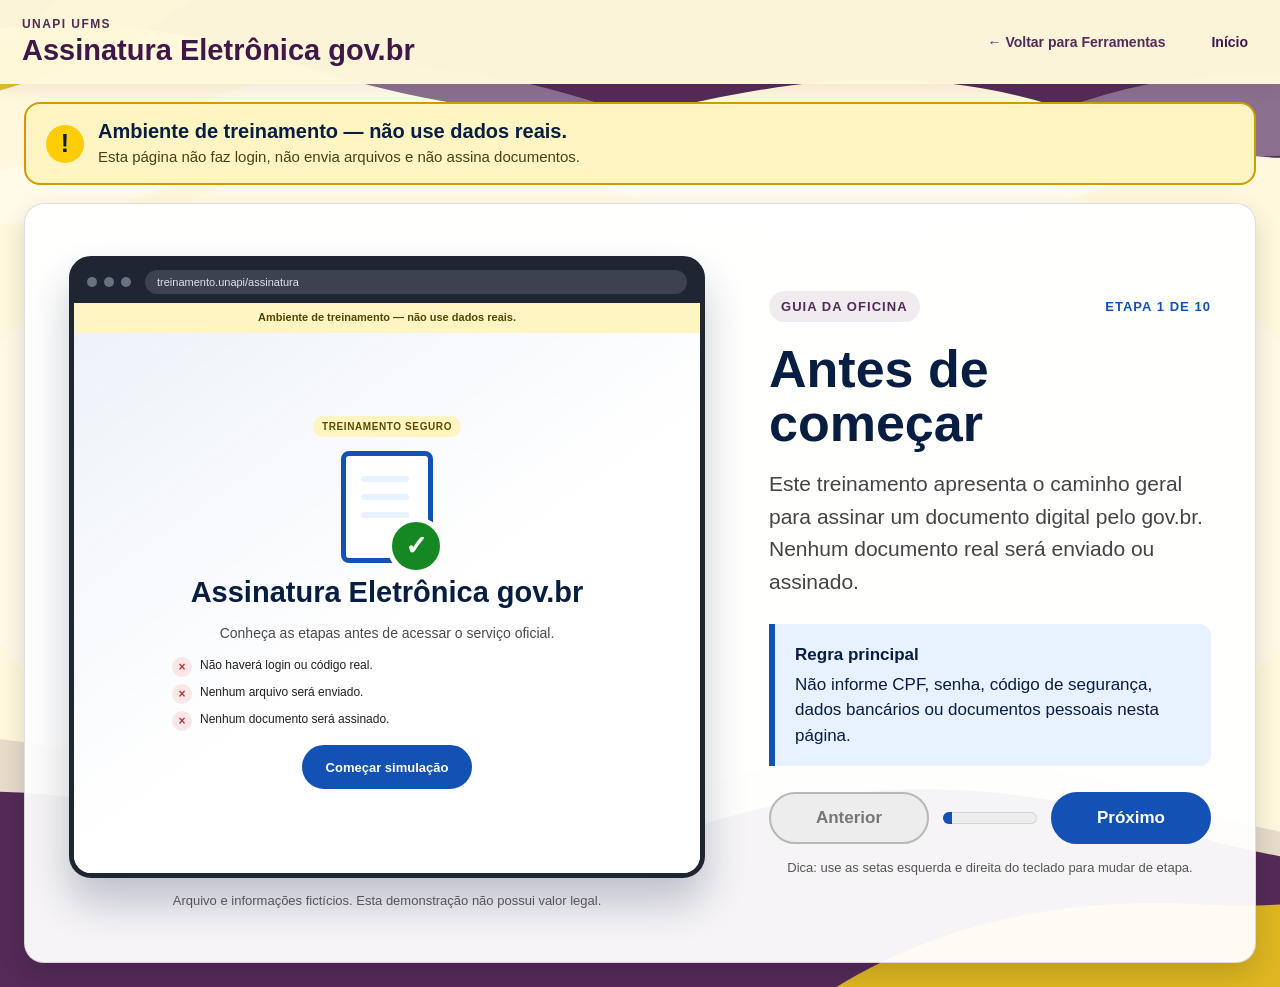
==== commit 846e7578: "Publica versão oficial do Portal UnAPI" ====
--- a/assinatura-eletronica/index.html
+++ b/assinatura-eletronica/index.html
@@ -8,7 +8,7 @@
       content="Simulação educativa da Assinatura Eletrônica gov.br para as oficinas de informática da UnAPI UFMS."
     />
     <title>Assinatura Eletrônica gov.br - Treinamento UnAPI</title>
-    <link rel="icon" href="../img/favicon.svg" type="image/svg+xml" />
+    <link rel="icon" href="../img/favicon-unapi.webp?v=2" type="image/webp" />
     <link rel="stylesheet" href="../css/base.css" />
     <link rel="stylesheet" href="../css/assinatura-eletronica.css" />
   </head>
--- a/css/base.css
+++ b/css/base.css
@@ -10,6 +10,7 @@
   --unapi-sombra: 0 10px 26px rgba(0, 0, 0, 0.14);
   --unapi-borda: 20px;
   --unapi-fonte: "Segoe UI", Tahoma, Geneva, Verdana, sans-serif;
+  --portal-content-inline: max(clamp(22px, 4.5vw, 86px), calc((100vw - 1600px) / 2));
   --keyboard-scale: 1;
   --game-scale: 1;
 }
@@ -28,6 +29,37 @@
 ::-moz-selection {
   background: rgba(221, 182, 34, 0.55);
   color: var(--unapi-roxo-escuro);
+}
+
+.motion-ready .motion-item {
+  opacity: 0;
+  transform: translate3d(var(--motion-x, 0), var(--motion-y, 24px), 0) rotate(var(--motion-rotate, 0deg));
+  transition:
+    opacity 0.38s cubic-bezier(0.22, 1, 0.36, 1) var(--motion-delay, 0ms),
+    transform 0.52s cubic-bezier(0.22, 1, 0.36, 1) var(--motion-delay, 0ms);
+  will-change: opacity, transform;
+}
+
+.motion-ready .motion-item.is-motion-visible {
+  opacity: 1;
+  transform: translate3d(0, 0, 0) rotate(0);
+}
+
+.motion-ready .hero::before {
+  animation: mascot-settle 1.25s cubic-bezier(0.22, 1, 0.36, 1) both;
+  transform-origin: right center;
+}
+
+@keyframes mascot-settle {
+  from {
+    opacity: 0.7;
+    transform: translate3d(24px, 0, 0) scale(1.018);
+  }
+
+  to {
+    opacity: 1;
+    transform: translate3d(0, 0, 0) scale(1);
+  }
 }
 
 body {
@@ -70,16 +102,20 @@
 }
 
 .topbar {
-  width: 100%;
+  width: 100vw;
+  min-height: 88px;
+  flex: 0 0 auto;
   display: flex;
   align-items: center;
   justify-content: space-between;
-  gap: 18px;
-  padding: 16px 22px;
-  border-radius: var(--unapi-borda);
-  background: rgba(84, 42, 88, 0.96);
-  box-shadow: var(--unapi-sombra);
-  border: 1px solid rgba(221, 182, 34, 0.35);
+  gap: 28px;
+  margin-left: calc(50% - 50vw);
+  margin-right: calc(50% - 50vw);
+  padding: 10px var(--portal-content-inline);
+  border: 0;
+  border-radius: 0;
+  background: rgba(255, 248, 220, 0.98);
+  box-shadow: none;
 }
 
 .brand {
@@ -91,16 +127,17 @@
 .brand-with-mark {
   flex-direction: row;
   align-items: center;
-  gap: 13px;
+  gap: 14px;
 }
 
 .brand-mark {
-  width: 58px;
-  height: 58px;
+  width: 64px;
+  height: 64px;
   flex: 0 0 auto;
-  padding: 5px;
-  border-radius: 14px;
-  background: rgba(255, 248, 220, 0.96);
+  padding: 0;
+  border: 0;
+  border-radius: 0;
+  background: transparent;
   object-fit: contain;
 }
 
@@ -112,7 +149,7 @@
 }
 
 .brand small {
-  color: var(--unapi-amarelo);
+  color: var(--unapi-roxo);
   font-size: 12px;
   font-weight: 900;
   letter-spacing: 0.12em;
@@ -120,7 +157,7 @@
 }
 
 .brand strong {
-  color: var(--unapi-fundo);
+  color: var(--unapi-roxo-escuro);
   font-size: clamp(20px, 2.8vw, 28px);
   line-height: 1.1;
 }
@@ -128,38 +165,40 @@
 .topnav {
   display: flex;
   align-items: center;
-  gap: 10px;
+  gap: 26px;
   flex-wrap: wrap;
   justify-content: flex-end;
 }
 
 .topnav a {
+  position: relative;
   min-height: 44px;
   display: inline-flex;
   align-items: center;
   justify-content: center;
-  color: var(--unapi-fundo);
+  color: var(--unapi-roxo-escuro);
   text-decoration: none;
   font-size: 14px;
   font-weight: 800;
-  padding: 9px 13px;
-  border-radius: 999px;
-  background: rgba(255, 248, 220, 0.1);
-  border: 1px solid rgba(255, 248, 220, 0.16);
-  transition: color 0.2s ease, background 0.2s ease, transform 0.2s ease;
-}
-
-.topnav a:hover {
-  color: var(--unapi-amarelo);
-  border-color: rgba(221, 182, 34, 0.45);
-  background: rgba(63, 23, 72, 0.38);
+  padding: 9px 10px;
+  border: 0;
+  border-radius: 0;
+  background: transparent;
+  transition: color 0.18s ease, background-color 0.18s ease;
+}
+
+.topnav a:hover,
+.topnav a:focus-visible {
+  color: var(--unapi-roxo-escuro);
+  background: rgba(221, 182, 34, 0.26);
 }
 
 .topnav .nav-back,
 .proof-nav .nav-back,
 .signature-nav .nav-back {
-  border-color: rgba(221, 182, 34, 0.55);
-  background: rgba(221, 182, 34, 0.18);
+  color: var(--unapi-roxo);
+  border: 0;
+  background: transparent;
 }
 
 .proof-nav a,
@@ -171,11 +210,13 @@
 }
 
 .topnav a:focus-visible,
+.home-option:focus-visible,
 .hero-action:focus-visible,
 .access-strip:focus-visible,
 .pathway:focus-visible,
 .tools-sections a:focus-visible,
 .tool-row:focus-visible,
+.video-card:focus-visible,
 .video-featured:focus-visible,
 .video-row:focus-visible,
 .mobility-experience:focus-visible,
@@ -290,50 +331,86 @@
 .tool-page {
   display: flex;
   flex-direction: column;
-  justify-content: center;
-  align-items: center;
-  padding: 20px;
+  justify-content: flex-start;
+  align-items: center;
+  padding: 0 20px 20px;
   overflow-y: auto;
 }
 
+.activity-masthead {
+  position: relative;
+  z-index: 999;
+  width: 100vw;
+  min-height: 76px;
+  flex: 0 0 auto;
+  display: flex;
+  align-items: center;
+  justify-content: space-between;
+  gap: 20px;
+  margin-left: calc(50% - 50vw);
+  margin-right: calc(50% - 50vw);
+  padding: 10px var(--portal-content-inline);
+  border-bottom: 1px solid rgba(84, 42, 88, 0.22);
+  background: rgba(255, 248, 220, 0.98);
+  color: var(--unapi-roxo-escuro);
+  font-family: var(--unapi-fonte);
+}
+
+.activity-masthead-copy {
+  min-width: 0;
+  display: grid;
+  gap: 2px;
+}
+
+.activity-masthead-copy small {
+  color: var(--unapi-roxo);
+  font-size: 11px;
+  font-weight: 900;
+  letter-spacing: 0.12em;
+  text-transform: uppercase;
+}
+
+.activity-masthead-copy strong {
+  font-size: clamp(20px, 2vw, 28px);
+  line-height: 1.05;
+}
+
 .activity-nav {
-  position: fixed;
-  top: 18px;
-  left: 18px;
-  z-index: 999;
-  display: flex;
-  align-items: center;
-  gap: 8px;
-  max-width: calc(100vw - 36px);
+  position: static;
+  display: flex;
+  align-items: center;
+  justify-content: flex-end;
+  gap: 22px;
 }
 
 .activity-nav a {
+  min-width: 44px;
   min-height: 44px;
   display: inline-flex;
   align-items: center;
   justify-content: center;
-  padding: 10px 16px;
-  border-radius: 12px;
-  background: var(--unapi-roxo);
-  color: var(--unapi-fundo);
+  padding: 8px 0;
+  border: 0;
+  border-bottom: 2px solid transparent;
+  border-radius: 0;
+  background: transparent;
+  color: var(--unapi-roxo);
   text-decoration: none;
   font-family: var(--unapi-fonte);
   font-size: 15px;
   font-weight: 800;
-  box-shadow: var(--unapi-sombra);
-  border: 1px solid rgba(221, 182, 34, 0.45);
-  transition: transform 0.2s ease, background-color 0.2s ease, color 0.2s ease;
+  box-shadow: none;
+  transition: border-color 0.18s ease, color 0.18s ease;
 }
 
 .activity-nav .activity-nav-home {
-  background: rgba(255, 248, 220, 0.96);
   color: var(--unapi-roxo);
 }
 
 .activity-nav a:hover {
-  background: #6b3b6f;
-  color: var(--unapi-amarelo);
-  transform: translateY(-2px);
+  border-bottom-color: var(--unapi-amarelo);
+  background: transparent;
+  color: var(--unapi-roxo-escuro);
 }
 
 .tool-page .logos-footer {
@@ -357,14 +434,28 @@
   .topbar {
     align-items: flex-start;
     flex-direction: column;
+    gap: 4px;
+    padding-top: 14px;
+    padding-bottom: 12px;
   }
 
   .topnav {
     justify-content: flex-start;
+    gap: 22px;
+    padding-left: 84px;
   }
 }
 
 @media (max-width: 720px) {
+  :root {
+    --portal-content-inline: 14px;
+  }
+
+  .motion-ready .motion-item {
+    --motion-x: 0px !important;
+    --motion-rotate: 0deg !important;
+  }
+
   .portal-page,
   .videos-page,
   .keyboard-page {
@@ -377,9 +468,14 @@
   }
 
   .brand-mark {
-    width: 50px;
-    height: 50px;
-    border-radius: 12px;
+    width: 56px;
+    height: 56px;
+    border-radius: 0;
+  }
+
+  .topnav {
+    gap: 16px;
+    padding-left: 68px;
   }
 
   .logos-footer {
@@ -396,15 +492,40 @@
   }
 
   .activity-nav {
-    top: 10px;
-    left: 10px;
-    max-width: calc(100vw - 20px);
-    gap: 6px;
+    gap: 14px;
   }
 
   .activity-nav a {
     min-height: 44px;
-    padding: 8px 11px;
+    padding: 8px 0;
     font-size: 13px;
   }
-}
+
+  .activity-masthead {
+    min-height: 72px;
+    align-items: flex-start;
+    padding-top: 10px;
+    padding-bottom: 8px;
+  }
+
+  .activity-masthead-copy small {
+    display: none;
+  }
+
+  .activity-masthead-copy strong {
+    font-size: 18px;
+  }
+}
+
+@media (prefers-reduced-motion: reduce) {
+  .motion-ready .motion-item,
+  .motion-ready .motion-item.is-motion-visible {
+    opacity: 1;
+    transform: none;
+    transition: none;
+  }
+
+  .motion-ready .hero::before {
+    animation: none;
+  }
+}
--- a/css/assinatura-eletronica.css
+++ b/css/assinatura-eletronica.css
@@ -47,19 +47,21 @@
   width: min(100%, 1380px);
   min-height: 100vh;
   margin: 0 auto;
-  padding: 24px;
+  padding: 0 24px 24px;
 }
 
 .signature-topbar {
+  width: 100vw;
   display: flex;
   align-items: center;
   justify-content: space-between;
   gap: 20px;
-  padding: 16px 22px;
-  border: 1px solid rgba(221, 182, 34, 0.38);
-  border-radius: var(--unapi-borda);
-  background: var(--unapi-roxo);
-  box-shadow: var(--unapi-sombra);
+  margin-left: calc(50% - 50vw);
+  padding: 17px max(22px, calc((100vw - 1332px) / 2));
+  border: 0;
+  border-radius: 0;
+  background: rgba(255, 248, 220, 0.98);
+  box-shadow: 0 4px 18px rgba(63, 23, 72, 0.08);
 }
 
 .signature-brand {
@@ -69,7 +71,7 @@
 }
 
 .signature-brand small {
-  color: var(--unapi-amarelo);
+  color: var(--unapi-roxo);
   font-size: 12px;
   font-weight: 900;
   letter-spacing: 0.12em;
@@ -77,31 +79,36 @@
 }
 
 .signature-brand strong {
-  color: var(--unapi-fundo);
+  color: var(--unapi-roxo-escuro);
   font-size: clamp(21px, 3vw, 29px);
 }
 
 .signature-nav {
   display: flex;
-  gap: 10px;
+  gap: 26px;
   flex-wrap: wrap;
 }
 
 .signature-nav a {
-  padding: 10px 14px;
-  border: 1px solid rgba(255, 248, 220, 0.18);
-  border-radius: 999px;
-  background: rgba(255, 248, 220, 0.1);
-  color: var(--unapi-fundo);
+  position: relative;
+  min-height: 44px;
+  display: inline-flex;
+  align-items: center;
+  padding: 10px;
+  border: 0;
+  border-radius: 0;
+  background: transparent;
+  color: var(--unapi-roxo-escuro);
   font-size: 14px;
   font-weight: 800;
   text-decoration: none;
-  transition: background-color 0.2s ease, color 0.2s ease;
-}
-
-.signature-nav a:hover {
-  background: var(--unapi-amarelo);
-  color: var(--unapi-roxo);
+  transition: color 0.18s ease, background-color 0.18s ease;
+}
+
+.signature-nav a:hover,
+.signature-nav a:focus-visible {
+  background: rgba(221, 182, 34, 0.26);
+  color: var(--unapi-roxo-escuro);
 }
 
 .signature-alert {
@@ -1250,14 +1257,15 @@
 
 @media (max-width: 650px) {
   .signature-shell {
-    padding: 12px;
+    padding: 0 12px 12px;
   }
 
   .signature-topbar {
     align-items: flex-start;
     flex-direction: column;
-    padding: 16px;
-    border-radius: 16px;
+    gap: 8px;
+    padding: 16px 20px 12px;
+    border-radius: 0;
   }
 
   .signature-alert {
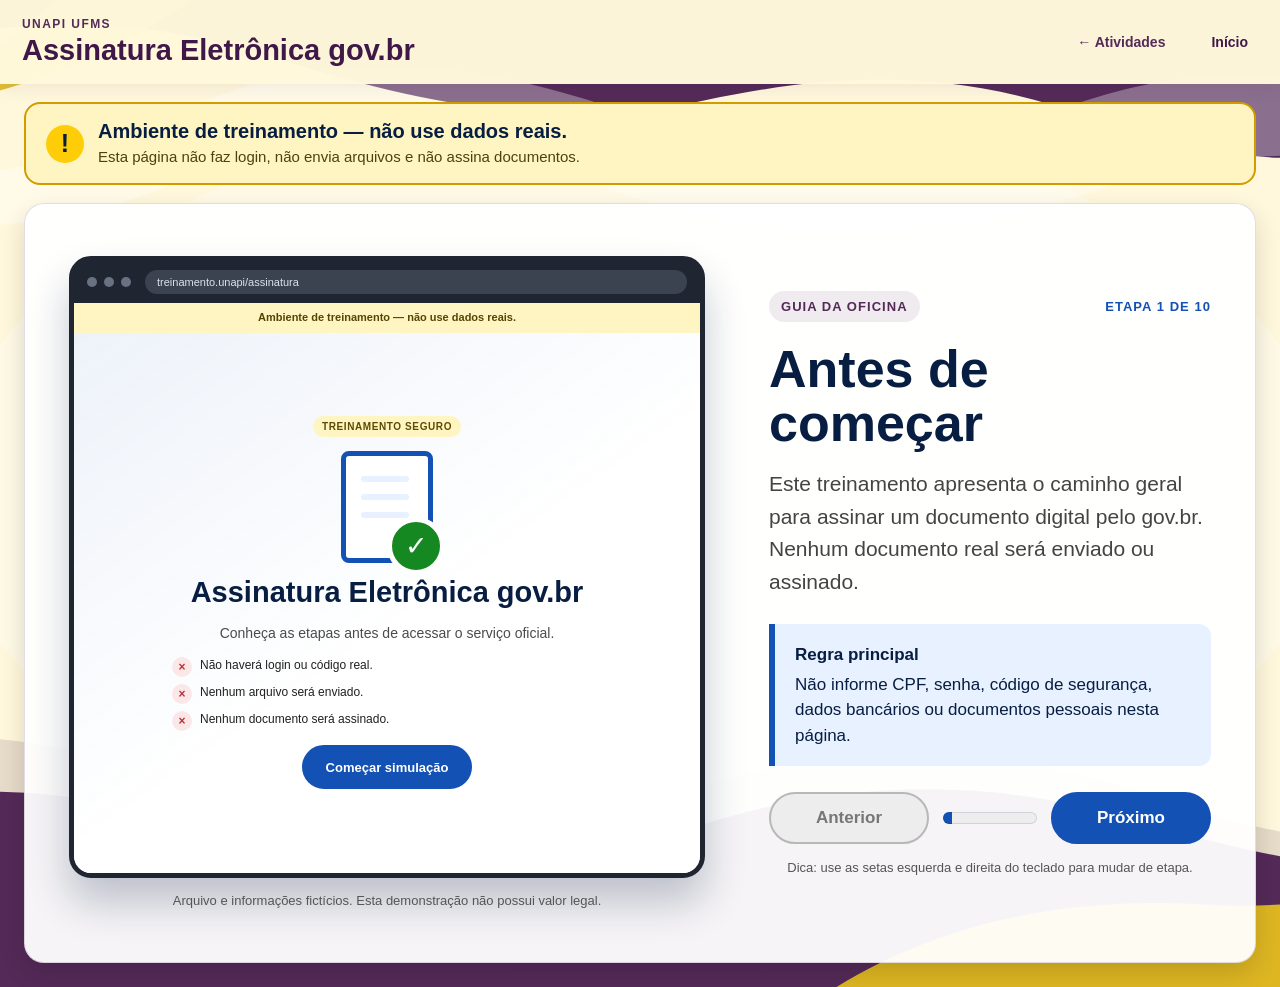
==== commit 2c045268: "Melhora responsividade e fluxos mobile" ====
--- a/assinatura-eletronica/index.html
+++ b/assinatura-eletronica/index.html
@@ -23,7 +23,7 @@
         </div>
 
         <nav class="signature-nav" aria-label="Navegação da página">
-          <a class="nav-back" href="../ferramentas/">← Voltar para Ferramentas</a>
+          <a class="nav-back" href="../ferramentas/">← Atividades</a>
           <a href="../">Início</a>
         </nav>
       </header>
--- a/css/base.css
+++ b/css/base.css
@@ -1,3 +1,27 @@
+@font-face {
+  font-family: "Atkinson Hyperlegible";
+  font-style: normal;
+  font-weight: 400;
+  font-display: swap;
+  src: url("../fonts/atkinson-hyperlegible-regular.woff2") format("woff2");
+}
+
+@font-face {
+  font-family: "Atkinson Hyperlegible";
+  font-style: normal;
+  font-weight: 700;
+  font-display: swap;
+  src: url("../fonts/atkinson-hyperlegible-bold.woff2") format("woff2");
+}
+
+@font-face {
+  font-family: "Fraunces";
+  font-style: normal;
+  font-weight: 600 900;
+  font-display: swap;
+  src: url("../fonts/fraunces-variable.woff2") format("woff2");
+}
+
 :root {
   --unapi-fundo: #fff8dc;
   --unapi-roxo: #542a58;
@@ -9,7 +33,17 @@
   --unapi-texto-suave: rgba(84, 42, 88, 0.76);
   --unapi-sombra: 0 10px 26px rgba(0, 0, 0, 0.14);
   --unapi-borda: 20px;
-  --unapi-fonte: "Segoe UI", Tahoma, Geneva, Verdana, sans-serif;
+  --unapi-fonte: "Atkinson Hyperlegible", "Segoe UI", Tahoma, Geneva, Verdana, sans-serif;
+  --unapi-fonte-display: "Fraunces", Georgia, serif;
+  --space-1: 4px;
+  --space-2: 8px;
+  --space-3: 12px;
+  --space-4: 16px;
+  --space-5: 20px;
+  --space-6: 24px;
+  --space-8: 32px;
+  --space-10: 40px;
+  --space-12: 48px;
   --portal-content-inline: max(clamp(22px, 4.5vw, 86px), calc((100vw - 1600px) / 2));
   --keyboard-scale: 1;
   --game-scale: 1;
@@ -19,6 +53,10 @@
   box-sizing: border-box;
   margin: 0;
   padding: 0;
+}
+
+[hidden] {
+  display: none !important;
 }
 
 ::selection {
@@ -71,7 +109,21 @@
   background-repeat: no-repeat;
   color: var(--unapi-roxo);
   font-family: var(--unapi-fonte);
+  font-synthesis: none;
+  -webkit-text-size-adjust: 100%;
+  text-size-adjust: 100%;
   overflow-x: hidden;
+}
+
+.hero-content h1,
+.tools-heading h1,
+.videos-heading h1,
+.mobility-heading h1,
+.header-panel h1,
+.touch-practice-heading h1 {
+  font-family: var(--unapi-fonte-display);
+  font-optical-sizing: auto;
+  font-variation-settings: "SOFT" 50, "WONK" 0;
 }
 
 body.has-page-overlay::before {
@@ -430,19 +482,207 @@
   max-height: clamp(28px, 4vh, 44px);
 }
 
+.device-gate {
+  position: fixed;
+  z-index: 10000;
+  inset: 0;
+  display: grid;
+  place-items: center;
+  padding: clamp(16px, 4vw, 40px);
+  overflow-y: auto;
+  background:
+    linear-gradient(rgba(63, 23, 72, 0.82), rgba(63, 23, 72, 0.9)),
+    url("../img/background-unapi.svg") center / cover no-repeat;
+  backdrop-filter: blur(8px);
+  -webkit-backdrop-filter: blur(8px);
+}
+
+.device-gate-card {
+  width: min(100%, 760px);
+  padding: clamp(24px, 5vw, 46px);
+  border: 1px solid rgba(255, 248, 220, 0.56);
+  border-radius: 22px;
+  background: rgba(255, 248, 220, 0.98);
+  box-shadow: 0 28px 80px rgba(20, 7, 24, 0.34);
+}
+
+.device-gate-kicker {
+  display: inline-flex;
+  margin-bottom: var(--space-3);
+  color: var(--unapi-roxo);
+  font-size: 13px;
+  font-weight: 700;
+  letter-spacing: 0.11em;
+  text-transform: uppercase;
+}
+
+.device-gate-card h1 {
+  max-width: 13ch;
+  color: var(--unapi-roxo-escuro);
+  font-family: var(--unapi-fonte-display);
+  font-size: clamp(38px, 7vw, 62px);
+  font-optical-sizing: auto;
+  font-variation-settings: "SOFT" 50, "WONK" 0;
+  letter-spacing: -0.045em;
+  line-height: 0.98;
+}
+
+.device-gate-intro {
+  max-width: 56ch;
+  margin-top: var(--space-4);
+  color: var(--unapi-roxo);
+  font-size: clamp(17px, 2.5vw, 20px);
+  line-height: 1.45;
+}
+
+.device-gate-options {
+  display: grid;
+  grid-template-columns: repeat(2, minmax(0, 1fr));
+  gap: var(--space-4);
+  margin-top: var(--space-6);
+}
+
+.device-choice {
+  position: relative;
+  min-height: 176px;
+  display: flex;
+  flex-direction: column;
+  align-items: flex-start;
+  justify-content: flex-start;
+  gap: var(--space-2);
+  padding: 22px;
+  border: 2px solid rgba(84, 42, 88, 0.3);
+  border-radius: 16px;
+  color: var(--unapi-roxo-escuro);
+  background: #fffbed;
+  text-align: left;
+  cursor: pointer;
+  transition: transform 0.18s ease, border-color 0.18s ease, background-color 0.18s ease, box-shadow 0.18s ease;
+}
+
+.device-choice[data-device-choice="touch"] {
+  background: rgba(221, 182, 34, 0.18);
+}
+
+.device-choice:hover,
+.device-choice:focus-visible,
+.device-choice.is-recommended {
+  border-color: var(--unapi-roxo-escuro);
+  box-shadow: 6px 7px 0 rgba(84, 42, 88, 0.13);
+  transform: translateY(-2px);
+}
+
+.device-choice-title {
+  font-family: var(--unapi-fonte-display);
+  font-size: clamp(28px, 4vw, 37px);
+  font-weight: 750;
+  letter-spacing: -0.03em;
+  line-height: 1;
+}
+
+.device-choice-copy {
+  color: var(--unapi-roxo);
+  font-size: 17px;
+  line-height: 1.35;
+}
+
+.device-recommendation {
+  order: -1;
+  width: fit-content;
+  min-height: 28px;
+  display: inline-flex;
+  align-items: center;
+  padding: 4px 9px;
+  border-radius: 999px;
+  color: var(--unapi-roxo-escuro);
+  background: var(--unapi-amarelo);
+  font-size: 11px;
+  font-weight: 700;
+  letter-spacing: 0.06em;
+  text-transform: uppercase;
+}
+
+.device-gate-note {
+  margin-top: var(--space-5);
+  color: var(--unapi-texto-suave);
+  font-size: 14px;
+  line-height: 1.4;
+}
+
+.device-gate-open {
+  overflow: hidden;
+}
+
+.device-mode-summary {
+  width: min(100%, 900px);
+  min-height: 52px;
+  margin-top: var(--space-4);
+  padding: var(--space-2) 0;
+  display: flex;
+  align-items: center;
+  justify-content: space-between;
+  gap: var(--space-4);
+  border-bottom: 1px solid rgba(84, 42, 88, 0.22);
+  color: var(--unapi-roxo);
+}
+
+.device-mode-summary span {
+  font-size: 16px;
+}
+
+.device-mode-summary strong {
+  color: var(--unapi-roxo-escuro);
+}
+
+.device-mode-summary button {
+  min-height: 44px;
+  padding: 9px 14px;
+  border: 1px solid rgba(84, 42, 88, 0.4);
+  border-radius: 10px;
+  color: var(--unapi-roxo-escuro);
+  background: rgba(255, 248, 220, 0.82);
+  font: 700 15px/1 var(--unapi-fonte);
+  cursor: pointer;
+}
+
+.device-mode-summary button:hover,
+.device-mode-summary button:focus-visible {
+  border-color: var(--unapi-roxo-escuro);
+  background: rgba(221, 182, 34, 0.2);
+}
+
 @media (max-width: 900px) {
   .topbar {
-    align-items: flex-start;
+    align-items: stretch;
     flex-direction: column;
-    gap: 4px;
+    gap: 12px;
     padding-top: 14px;
     padding-bottom: 12px;
   }
 
   .topnav {
+    width: 100%;
+    display: grid;
+    grid-template-columns: repeat(2, minmax(0, 1fr));
+    gap: 8px;
+    padding-left: 0;
+  }
+
+  .topnav a {
     justify-content: flex-start;
-    gap: 22px;
-    padding-left: 84px;
+    padding: 9px 12px;
+    border: 1px solid rgba(84, 42, 88, 0.16);
+    border-radius: 10px;
+    background: rgba(84, 42, 88, 0.045);
+  }
+
+  .topnav .nav-back {
+    border: 1px solid rgba(84, 42, 88, 0.16);
+    background: rgba(84, 42, 88, 0.045);
+  }
+
+  .topnav a:last-child {
+    justify-content: flex-end;
   }
 }
 
@@ -473,11 +713,6 @@
     border-radius: 0;
   }
 
-  .topnav {
-    gap: 16px;
-    padding-left: 68px;
-  }
-
   .logos-footer {
     gap: 12px 16px;
   }
@@ -491,29 +726,149 @@
     max-height: 30px;
   }
 
+  .activity-masthead {
+    min-height: 0;
+    display: grid;
+    grid-template-columns: 1fr;
+    align-items: stretch;
+    gap: 10px;
+    padding-top: 12px;
+    padding-bottom: 12px;
+  }
+
+  .activity-masthead-copy small {
+    display: block;
+  }
+
+  .activity-masthead-copy strong {
+    font-size: 22px;
+  }
+
   .activity-nav {
-    gap: 14px;
+    width: 100%;
+    display: grid;
+    grid-template-columns: repeat(2, minmax(0, 1fr));
+    gap: 8px;
   }
 
   .activity-nav a {
-    min-height: 44px;
-    padding: 8px 0;
-    font-size: 13px;
-  }
-
-  .activity-masthead {
-    min-height: 72px;
+    min-height: 46px;
+    justify-content: flex-start;
+    padding: 9px 12px;
+    border: 1px solid rgba(84, 42, 88, 0.16);
+    border-radius: 10px;
+    background: rgba(84, 42, 88, 0.045);
+    font-size: 14px;
+  }
+
+  .activity-nav a:last-child {
+    justify-content: flex-end;
+  }
+
+  .device-gate {
+    place-items: start center;
+    padding: 12px;
+  }
+
+  .device-gate-card {
+    margin: auto 0;
+    padding: 24px 18px;
+    border-radius: 18px;
+  }
+
+  .device-gate-options {
+    grid-template-columns: 1fr;
+    gap: var(--space-3);
+    margin-top: var(--space-5);
+  }
+
+  .device-choice {
+    min-height: 132px;
+    padding: 17px;
+  }
+
+  .device-mode-summary {
     align-items: flex-start;
-    padding-top: 10px;
-    padding-bottom: 8px;
-  }
-
-  .activity-masthead-copy small {
-    display: none;
-  }
-
-  .activity-masthead-copy strong {
-    font-size: 18px;
+    padding-inline: 0;
+  }
+}
+
+@media (max-width: 380px) {
+  .device-gate-card h1 {
+    font-size: 36px;
+  }
+
+  .device-gate-intro {
+    font-size: 16px;
+  }
+
+  .device-choice {
+    min-height: 120px;
+  }
+
+  .device-mode-summary {
+    flex-direction: column;
+    gap: var(--space-2);
+  }
+
+  .device-mode-summary button {
+    width: 100%;
+  }
+}
+
+@media (max-height: 650px) {
+  .device-gate {
+    padding: 8px;
+  }
+
+  .device-gate-card {
+    padding: 18px 16px;
+  }
+
+  .device-gate-kicker {
+    margin-bottom: 8px;
+    font-size: 11px;
+  }
+
+  .device-gate-card h1 {
+    font-size: 34px;
+  }
+
+  .device-gate-intro {
+    margin-top: 10px;
+    font-size: 15px;
+    line-height: 1.3;
+  }
+
+  .device-gate-options {
+    gap: 8px;
+    margin-top: 14px;
+  }
+
+  .device-choice {
+    min-height: 102px;
+    gap: 4px;
+    padding: 12px 14px;
+  }
+
+  .device-choice-title {
+    font-size: 28px;
+  }
+
+  .device-choice-copy {
+    font-size: 15px;
+    line-height: 1.25;
+  }
+
+  .device-recommendation {
+    min-height: 24px;
+    padding: 3px 8px;
+    font-size: 9px;
+  }
+
+  .device-gate-note {
+    margin-top: 12px;
+    font-size: 12px;
   }
 }
 
--- a/css/assinatura-eletronica.css
+++ b/css/assinatura-eletronica.css
@@ -29,6 +29,9 @@
   top: -100px;
   left: 50%;
   z-index: 1000;
+  min-height: 44px;
+  display: inline-flex;
+  align-items: center;
   padding: 10px 16px;
   border-radius: 8px;
   background: var(--sign-blue-dark);
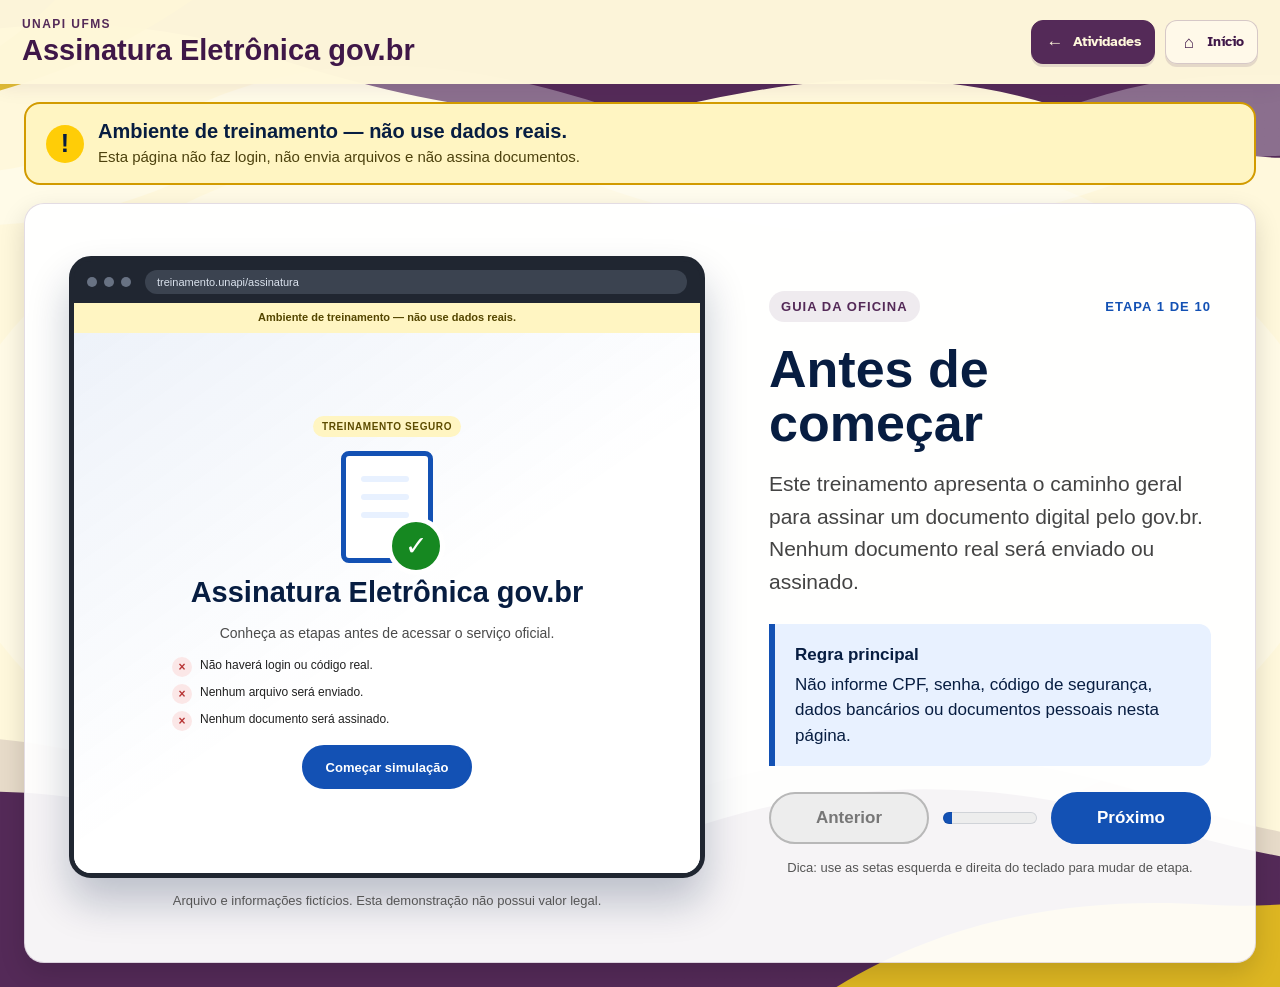
==== commit 4312c962: "Aprimora estados e navegação visual" ====
--- a/assinatura-eletronica/index.html
+++ b/assinatura-eletronica/index.html
@@ -23,8 +23,8 @@
         </div>
 
         <nav class="signature-nav" aria-label="Navegação da página">
-          <a class="nav-back" href="../ferramentas/">← Atividades</a>
-          <a href="../">Início</a>
+          <a class="nav-action nav-action--back nav-action--activities" href="../ferramentas/">Atividades</a>
+          <a class="nav-action nav-action--quiet nav-action--home" href="../">Início</a>
         </nav>
       </header>
 
--- a/css/base.css
+++ b/css/base.css
@@ -100,6 +100,64 @@
   }
 }
 
+@keyframes device-gate-arrive {
+  from {
+    opacity: 0;
+    transform: translateY(18px) scale(0.985);
+  }
+
+  to {
+    opacity: 1;
+    transform: translateY(0) scale(1);
+  }
+}
+
+@keyframes device-choice-arrive {
+  from {
+    opacity: 0;
+    transform: translateY(12px);
+  }
+
+  to {
+    opacity: 1;
+    transform: translateY(0);
+  }
+}
+
+@keyframes device-recommendation-sheen {
+  0%,
+  65%,
+  100% {
+    background-position: center, 120% center;
+  }
+
+  82% {
+    background-position: center, -120% center;
+  }
+}
+
+@keyframes device-selected-pop {
+  from {
+    opacity: 0;
+    transform: scale(0.86);
+  }
+
+  to {
+    opacity: 1;
+    transform: scale(1);
+  }
+}
+
+@keyframes portal-orbit {
+  from {
+    transform: rotate(0deg);
+  }
+
+  to {
+    transform: rotate(360deg);
+  }
+}
+
 body {
   min-height: 100vh;
   background-color: var(--unapi-fundo);
@@ -154,6 +212,7 @@
 }
 
 .topbar {
+  position: relative;
   width: 100vw;
   min-height: 88px;
   flex: 0 0 auto;
@@ -168,6 +227,37 @@
   border-radius: 0;
   background: rgba(255, 248, 220, 0.98);
   box-shadow: none;
+  overflow: hidden;
+  isolation: isolate;
+}
+
+.topbar:not(.home-masthead)::before,
+.activity-masthead::before {
+  content: "";
+  position: absolute;
+  z-index: -1;
+  width: 82px;
+  height: 82px;
+  right: clamp(18px, 5vw, 84px);
+  top: -48px;
+  border: 11px solid rgba(221, 182, 34, 0.16);
+  border-right-color: rgba(84, 42, 88, 0.12);
+  border-radius: 50%;
+  pointer-events: none;
+  animation: portal-orbit 18s linear infinite;
+}
+
+.topbar:not(.home-masthead)::after,
+.activity-masthead::after {
+  content: "";
+  position: absolute;
+  z-index: -1;
+  left: var(--portal-content-inline);
+  bottom: 0;
+  width: clamp(74px, 10vw, 150px);
+  height: 3px;
+  background: linear-gradient(90deg, var(--unapi-amarelo) 0 58%, var(--unapi-roxo) 58% 100%);
+  pointer-events: none;
 }
 
 .brand {
@@ -217,7 +307,7 @@
 .topnav {
   display: flex;
   align-items: center;
-  gap: 26px;
+  gap: 10px;
   flex-wrap: wrap;
   justify-content: flex-end;
 }
@@ -432,7 +522,7 @@
   display: flex;
   align-items: center;
   justify-content: flex-end;
-  gap: 22px;
+  gap: 10px;
 }
 
 .activity-nav a {
@@ -463,6 +553,112 @@
   border-bottom-color: var(--unapi-amarelo);
   background: transparent;
   color: var(--unapi-roxo-escuro);
+}
+
+.topnav a.nav-action,
+.activity-nav a.nav-action,
+.proof-nav a.nav-action,
+.signature-nav a.nav-action {
+  min-width: 0;
+  min-height: 44px;
+  display: inline-flex;
+  align-items: center;
+  justify-content: center;
+  gap: 8px;
+  padding: 8px 13px;
+  border: 1px solid transparent;
+  border-radius: 12px;
+  font-family: var(--unapi-fonte);
+  font-size: 14px;
+  font-weight: 800;
+  line-height: 1;
+  text-decoration: none;
+  box-shadow: 0 3px 0 rgba(63, 23, 72, 0.12);
+  transition: transform 0.18s ease, box-shadow 0.18s ease, background-color 0.18s ease, border-color 0.18s ease;
+}
+
+.nav-action::before {
+  min-width: 20px;
+  display: inline-grid;
+  place-items: center;
+  font-size: 17px;
+  font-weight: 900;
+  line-height: 1;
+  transition: transform 0.18s ease;
+}
+
+.nav-action--back {
+  color: var(--unapi-fundo) !important;
+  background: var(--unapi-roxo) !important;
+  border-color: var(--unapi-roxo) !important;
+}
+
+.nav-action--back::before {
+  content: "←";
+}
+
+.nav-action--featured {
+  color: var(--unapi-roxo-escuro) !important;
+  background: var(--unapi-amarelo) !important;
+  border-color: var(--unapi-amarelo) !important;
+}
+
+.nav-action--featured.nav-action--activities::before {
+  content: "A";
+  width: 21px;
+  height: 21px;
+  border: 2px solid currentColor;
+  border-radius: 4px;
+  font-size: 11px;
+  box-shadow: 2px 2px 0 rgba(84, 42, 88, 0.22);
+}
+
+.nav-action--videos::before {
+  content: "▶";
+  padding-left: 2px;
+  font-size: 13px;
+}
+
+.nav-action--quiet {
+  color: var(--unapi-roxo-escuro) !important;
+  background: rgba(255, 251, 237, 0.82) !important;
+  border-color: rgba(84, 42, 88, 0.24) !important;
+}
+
+.nav-action--home::before {
+  content: "⌂";
+}
+
+.topnav a.nav-action:hover,
+.activity-nav a.nav-action:hover,
+.proof-nav a.nav-action:hover,
+.signature-nav a.nav-action:hover,
+.topnav a.nav-action:focus-visible,
+.activity-nav a.nav-action:focus-visible,
+.proof-nav a.nav-action:focus-visible,
+.signature-nav a.nav-action:focus-visible {
+  border-bottom-color: transparent;
+  transform: translateY(-2px);
+  box-shadow: 0 5px 0 rgba(63, 23, 72, 0.16);
+}
+
+.nav-action--back:hover::before,
+.nav-action--back:focus-visible::before {
+  transform: translateX(-2px);
+}
+
+.nav-action--featured:hover::before,
+.nav-action--featured:focus-visible::before {
+  transform: scale(1.08) rotate(-3deg);
+}
+
+.nav-action:active {
+  transform: translateY(1px) !important;
+  box-shadow: 0 1px 0 rgba(63, 23, 72, 0.16) !important;
+}
+
+.nav-action--featured:focus-visible {
+  outline-color: var(--unapi-roxo-escuro) !important;
 }
 
 .tool-page .logos-footer {
@@ -504,6 +700,11 @@
   border-radius: 22px;
   background: rgba(255, 248, 220, 0.98);
   box-shadow: 0 28px 80px rgba(20, 7, 24, 0.34);
+  animation: device-gate-arrive 0.48s cubic-bezier(0.22, 1, 0.36, 1) both;
+}
+
+.device-gate-card:focus {
+  outline: none;
 }
 
 .device-gate-kicker {
@@ -557,19 +758,84 @@
   background: #fffbed;
   text-align: left;
   cursor: pointer;
+  overflow: hidden;
+  isolation: isolate;
+  animation: device-choice-arrive 0.44s cubic-bezier(0.22, 1, 0.36, 1) both;
   transition: transform 0.18s ease, border-color 0.18s ease, background-color 0.18s ease, box-shadow 0.18s ease;
 }
 
-.device-choice[data-device-choice="touch"] {
-  background: rgba(221, 182, 34, 0.18);
+.device-choice:nth-child(2) {
+  animation-delay: 70ms;
+}
+
+.device-choice::before,
+.device-choice::after {
+  content: "";
+  position: absolute;
+  pointer-events: none;
+}
+
+.device-choice::before {
+  z-index: 0;
+  inset: 0;
+  background:
+    radial-gradient(circle at 84% 16%, rgba(255, 255, 255, 0.72) 0 18%, transparent 42%),
+    linear-gradient(120deg, transparent 24%, rgba(221, 182, 34, 0.2) 50%, transparent 76%);
+  background-size: 100% 100%, 220% 100%;
+  background-position: center, 120% center;
+  opacity: 0;
+  transition: opacity 0.2s ease;
+}
+
+.device-choice::after {
+  right: 18px;
+  bottom: 16px;
+  z-index: 0;
+  color: var(--unapi-roxo-escuro);
+  opacity: 0.1;
+}
+
+.device-choice[data-device-choice="touch"]::after {
+  width: 38px;
+  height: 62px;
+  border: 4px solid currentColor;
+  border-radius: 9px;
+  box-shadow: inset 0 -8px 0 rgba(63, 23, 72, 0.24);
+}
+
+.device-choice[data-device-choice="desktop"]::after {
+  width: 74px;
+  height: 48px;
+  border: 4px solid currentColor;
+  border-radius: 7px;
+  box-shadow: 0 12px 0 -8px currentColor;
+}
+
+.device-choice > * {
+  position: relative;
+  z-index: 1;
+}
+
+.device-choice.is-recommended {
+  border-color: rgba(84, 42, 88, 0.76);
+  background: rgba(221, 182, 34, 0.2);
+}
+
+.device-choice.is-recommended::before {
+  opacity: 1;
+  animation: device-recommendation-sheen 5s ease-in-out infinite;
 }
 
 .device-choice:hover,
-.device-choice:focus-visible,
-.device-choice.is-recommended {
+.device-choice:focus-visible {
   border-color: var(--unapi-roxo-escuro);
   box-shadow: 6px 7px 0 rgba(84, 42, 88, 0.13);
   transform: translateY(-2px);
+}
+
+.device-choice.is-selected {
+  border-color: var(--unapi-roxo-escuro);
+  box-shadow: inset 0 0 0 2px rgba(84, 42, 88, 0.12), 6px 7px 0 rgba(84, 42, 88, 0.13);
 }
 
 .device-choice-title {
@@ -600,6 +866,23 @@
   font-weight: 700;
   letter-spacing: 0.06em;
   text-transform: uppercase;
+}
+
+.device-selected {
+  order: -1;
+  width: fit-content;
+  min-height: 28px;
+  display: inline-flex;
+  align-items: center;
+  padding: 4px 9px;
+  border-radius: 999px;
+  color: var(--unapi-fundo);
+  background: var(--unapi-roxo-escuro);
+  font-size: 11px;
+  font-weight: 700;
+  letter-spacing: 0.055em;
+  text-transform: uppercase;
+  animation: device-selected-pop 0.32s cubic-bezier(0.22, 1, 0.36, 1) both;
 }
 
 .device-gate-note {
@@ -662,8 +945,9 @@
 
   .topnav {
     width: 100%;
-    display: grid;
-    grid-template-columns: repeat(2, minmax(0, 1fr));
+    display: flex;
+    justify-content: flex-start;
+    flex-wrap: wrap;
     gap: 8px;
     padding-left: 0;
   }
@@ -681,9 +965,6 @@
     background: rgba(84, 42, 88, 0.045);
   }
 
-  .topnav a:last-child {
-    justify-content: flex-end;
-  }
 }
 
 @media (max-width: 720px) {
@@ -746,8 +1027,9 @@
 
   .activity-nav {
     width: 100%;
-    display: grid;
-    grid-template-columns: repeat(2, minmax(0, 1fr));
+    display: flex;
+    justify-content: flex-start;
+    flex-wrap: wrap;
     gap: 8px;
   }
 
@@ -761,10 +1043,6 @@
     font-size: 14px;
   }
 
-  .activity-nav a:last-child {
-    justify-content: flex-end;
-  }
-
   .device-gate {
     place-items: start center;
     padding: 12px;
@@ -806,6 +1084,10 @@
     min-height: 120px;
   }
 
+  .device-choice::after {
+    display: none;
+  }
+
   .device-mode-summary {
     flex-direction: column;
     gap: var(--space-2);
@@ -860,7 +1142,8 @@
     line-height: 1.25;
   }
 
-  .device-recommendation {
+  .device-recommendation,
+  .device-selected {
     min-height: 24px;
     padding: 3px 8px;
     font-size: 9px;
@@ -883,4 +1166,19 @@
   .motion-ready .hero::before {
     animation: none;
   }
-}
+
+  .topbar:not(.home-masthead)::before,
+  .activity-masthead::before,
+  .device-gate-card,
+  .device-choice,
+  .device-choice.is-recommended::before,
+  .device-selected {
+    animation: none;
+  }
+
+  .nav-action,
+  .nav-action::before,
+  .device-choice {
+    transition: none !important;
+  }
+}
--- a/css/assinatura-eletronica.css
+++ b/css/assinatura-eletronica.css
@@ -88,7 +88,7 @@
 
 .signature-nav {
   display: flex;
-  gap: 26px;
+  gap: 10px;
   flex-wrap: wrap;
 }
 
